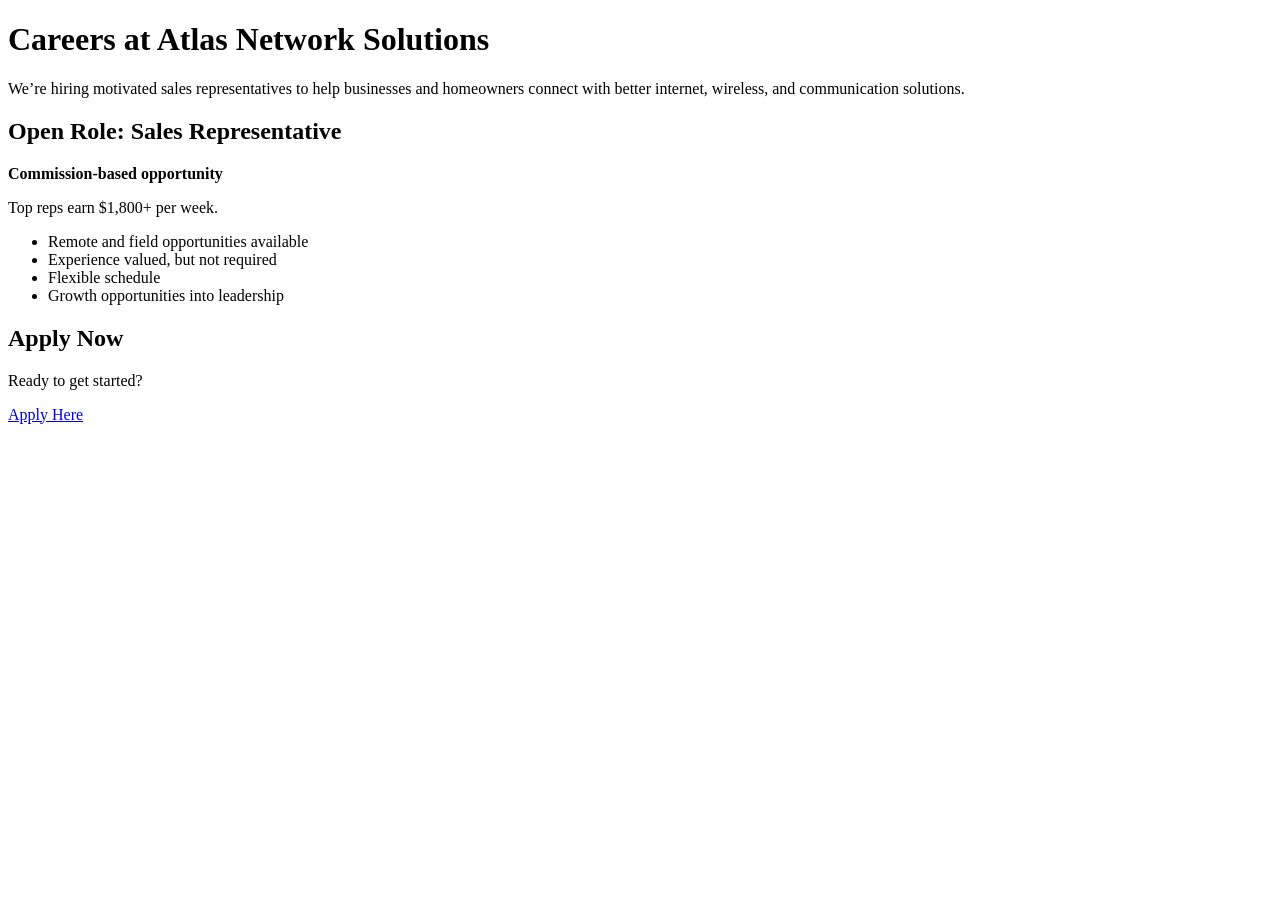
==== careers/index.html @ 986f2825 "Create careers page" ====
<!DOCTYPE html>
<html lang="en">
<head>
  <meta charset="UTF-8" />
  <meta name="viewport" content="width=device-width, initial-scale=1.0" />
  <title>Careers | Atlas Network Solutions</title>
</head>
<body>
  <h1>Careers at Atlas Network Solutions</h1>

  <p>We’re hiring motivated sales representatives to help businesses and homeowners connect with better internet, wireless, and communication solutions.</p>

  <h2>Open Role: Sales Representative</h2>

  <p><strong>Commission-based opportunity</strong></p>
  <p>Top reps earn $1,800+ per week.</p>

  <ul>
    <li>Remote and field opportunities available</li>
    <li>Experience valued, but not required</li>
    <li>Flexible schedule</li>
    <li>Growth opportunities into leadership</li>
  </ul>

  <h2>Apply Now</h2>

  <p>Ready to get started?</p>

  <a href="YOUR_APPLICATION_LINK_HERE">Apply Here</a>
</body>
</html>
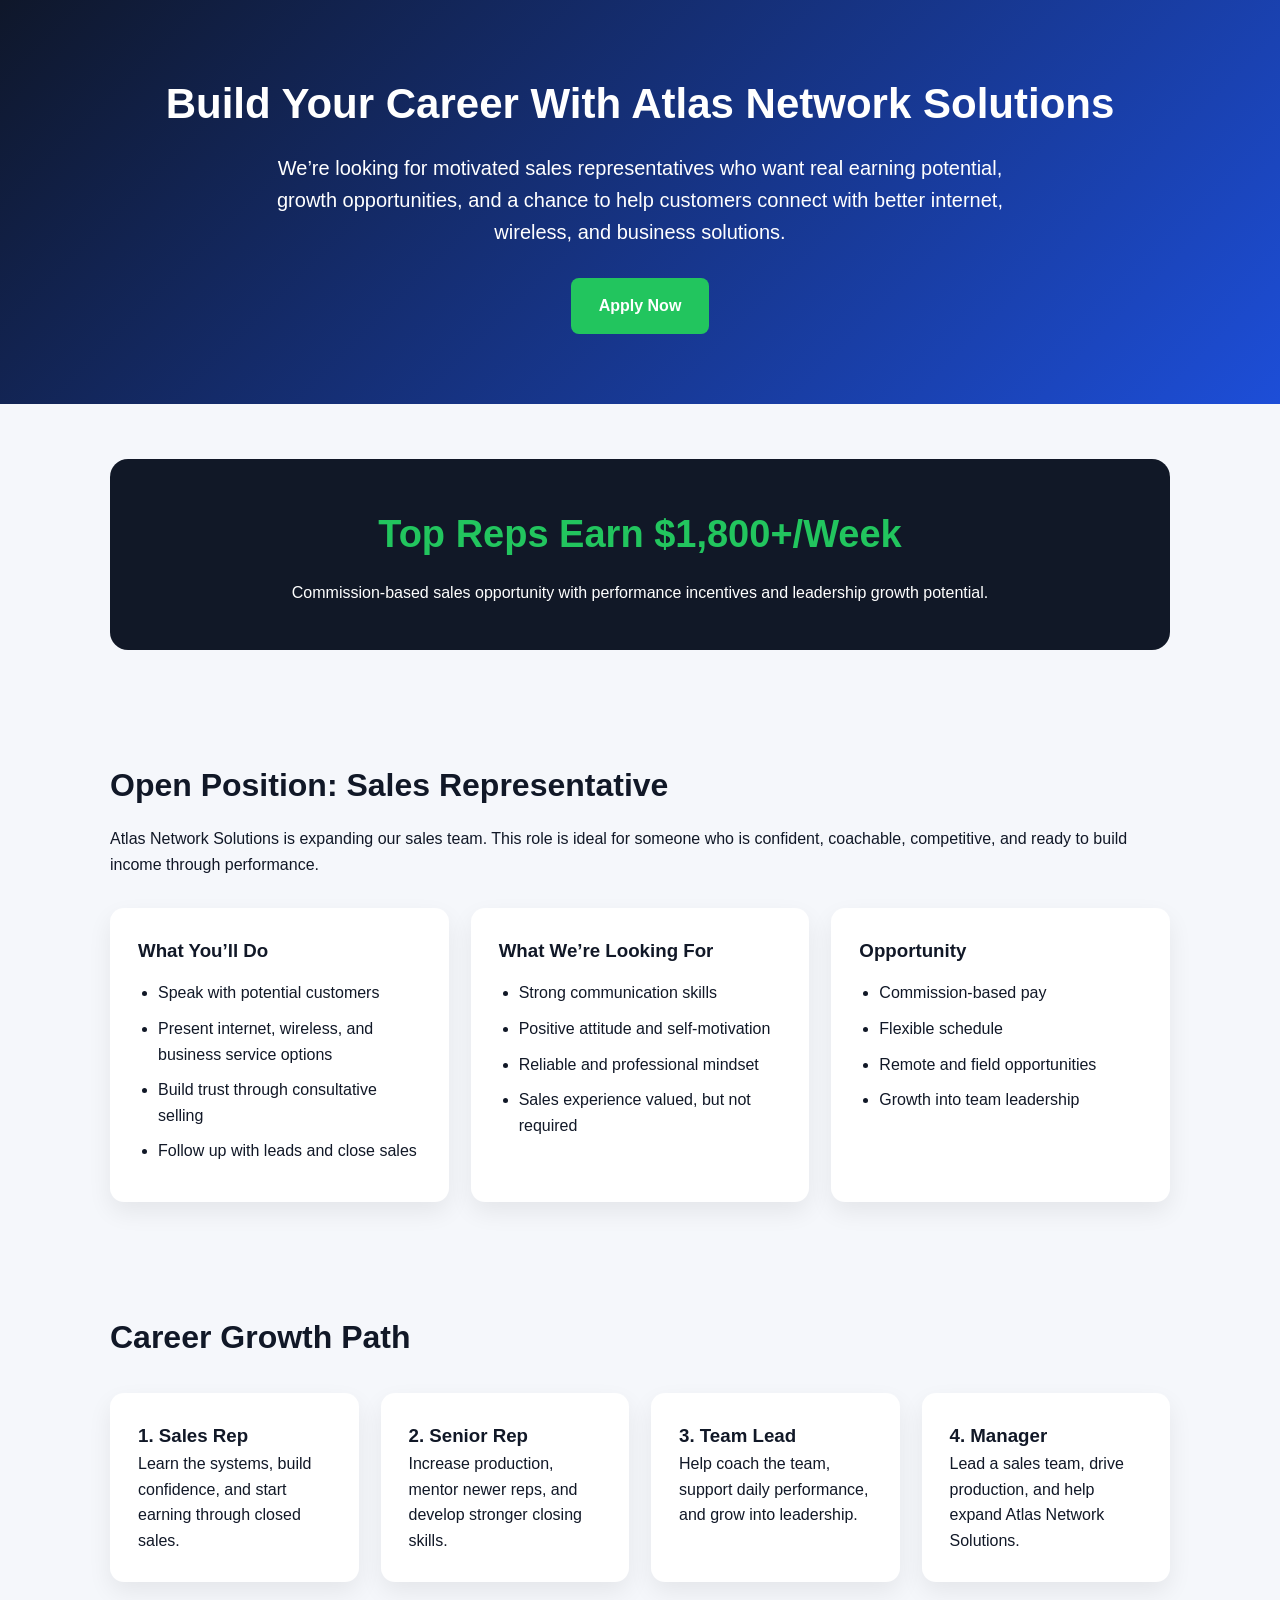
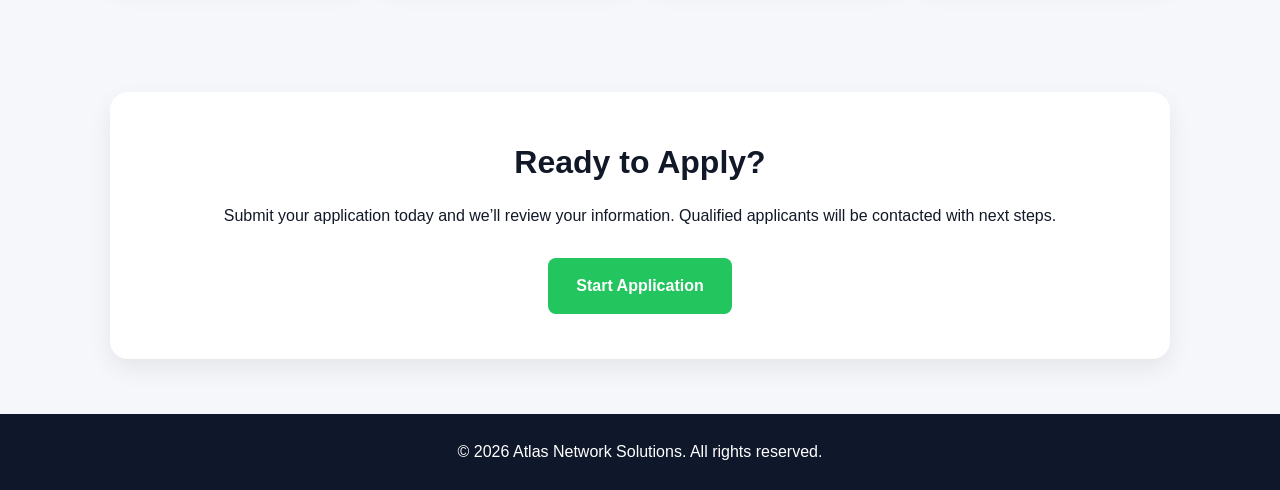
==== commit d325a5eb: "Update index.html" ====
--- a/careers/index.html
+++ b/careers/index.html
@@ -4,28 +4,189 @@
   <meta charset="UTF-8" />
   <meta name="viewport" content="width=device-width, initial-scale=1.0" />
   <title>Careers | Atlas Network Solutions</title>
+  <style>
+    * { box-sizing: border-box; margin: 0; padding: 0; }
+    body {
+      font-family: Arial, sans-serif;
+      background: #f5f7fb;
+      color: #111827;
+      line-height: 1.6;
+    }
+    header {
+      background: linear-gradient(135deg, #0f172a, #1d4ed8);
+      color: white;
+      padding: 70px 20px;
+      text-align: center;
+    }
+    header h1 {
+      font-size: 42px;
+      margin-bottom: 15px;
+    }
+    header p {
+      font-size: 20px;
+      max-width: 750px;
+      margin: auto;
+    }
+    .btn {
+      display: inline-block;
+      margin-top: 30px;
+      background: #22c55e;
+      color: white;
+      padding: 15px 28px;
+      border-radius: 8px;
+      text-decoration: none;
+      font-weight: bold;
+    }
+    section {
+      max-width: 1100px;
+      margin: auto;
+      padding: 55px 20px;
+    }
+    .card-grid {
+      display: grid;
+      grid-template-columns: repeat(auto-fit, minmax(240px, 1fr));
+      gap: 22px;
+      margin-top: 30px;
+    }
+    .card {
+      background: white;
+      padding: 28px;
+      border-radius: 14px;
+      box-shadow: 0 10px 25px rgba(0,0,0,.07);
+    }
+    .highlight {
+      background: #111827;
+      color: white;
+      text-align: center;
+      border-radius: 18px;
+      padding: 45px 25px;
+    }
+    .highlight h2 {
+      font-size: 38px;
+      color: #22c55e;
+    }
+    h2 {
+      font-size: 32px;
+      margin-bottom: 15px;
+    }
+    ul {
+      padding-left: 20px;
+      margin-top: 15px;
+    }
+    li {
+      margin-bottom: 10px;
+    }
+    .apply {
+      text-align: center;
+      background: white;
+      border-radius: 18px;
+      padding: 45px 25px;
+      box-shadow: 0 10px 25px rgba(0,0,0,.07);
+    }
+    footer {
+      text-align: center;
+      padding: 25px;
+      background: #0f172a;
+      color: white;
+    }
+  </style>
 </head>
+
 <body>
-  <h1>Careers at Atlas Network Solutions</h1>
 
-  <p>We’re hiring motivated sales representatives to help businesses and homeowners connect with better internet, wireless, and communication solutions.</p>
+<header>
+  <h1>Build Your Career With Atlas Network Solutions</h1>
+  <p>
+    We’re looking for motivated sales representatives who want real earning potential,
+    growth opportunities, and a chance to help customers connect with better internet,
+    wireless, and business solutions.
+  </p>
+  <a class="btn" href="YOUR_APPLICATION_LINK_HERE">Apply Now</a>
+</header>
 
-  <h2>Open Role: Sales Representative</h2>
+<section>
+  <div class="highlight">
+    <h2>Top Reps Earn $1,800+/Week</h2>
+    <p>Commission-based sales opportunity with performance incentives and leadership growth potential.</p>
+  </div>
+</section>
 
-  <p><strong>Commission-based opportunity</strong></p>
-  <p>Top reps earn $1,800+ per week.</p>
+<section>
+  <h2>Open Position: Sales Representative</h2>
+  <p>
+    Atlas Network Solutions is expanding our sales team. This role is ideal for someone
+    who is confident, coachable, competitive, and ready to build income through performance.
+  </p>
 
-  <ul>
-    <li>Remote and field opportunities available</li>
-    <li>Experience valued, but not required</li>
-    <li>Flexible schedule</li>
-    <li>Growth opportunities into leadership</li>
-  </ul>
+  <div class="card-grid">
+    <div class="card">
+      <h3>What You’ll Do</h3>
+      <ul>
+        <li>Speak with potential customers</li>
+        <li>Present internet, wireless, and business service options</li>
+        <li>Build trust through consultative selling</li>
+        <li>Follow up with leads and close sales</li>
+      </ul>
+    </div>
 
-  <h2>Apply Now</h2>
+    <div class="card">
+      <h3>What We’re Looking For</h3>
+      <ul>
+        <li>Strong communication skills</li>
+        <li>Positive attitude and self-motivation</li>
+        <li>Reliable and professional mindset</li>
+        <li>Sales experience valued, but not required</li>
+      </ul>
+    </div>
 
-  <p>Ready to get started?</p>
+    <div class="card">
+      <h3>Opportunity</h3>
+      <ul>
+        <li>Commission-based pay</li>
+        <li>Flexible schedule</li>
+        <li>Remote and field opportunities</li>
+        <li>Growth into team leadership</li>
+      </ul>
+    </div>
+  </div>
+</section>
 
-  <a href="YOUR_APPLICATION_LINK_HERE">Apply Here</a>
+<section>
+  <h2>Career Growth Path</h2>
+  <div class="card-grid">
+    <div class="card">
+      <h3>1. Sales Rep</h3>
+      <p>Learn the systems, build confidence, and start earning through closed sales.</p>
+    </div>
+    <div class="card">
+      <h3>2. Senior Rep</h3>
+      <p>Increase production, mentor newer reps, and develop stronger closing skills.</p>
+    </div>
+    <div class="card">
+      <h3>3. Team Lead</h3>
+      <p>Help coach the team, support daily performance, and grow into leadership.</p>
+    </div>
+    <div class="card">
+      <h3>4. Manager</h3>
+      <p>Lead a sales team, drive production, and help expand Atlas Network Solutions.</p>
+    </div>
+  </div>
+</section>
+
+<section>
+  <div class="apply">
+    <h2>Ready to Apply?</h2>
+    <p>
+      Submit your application today and we’ll review your information.
+      Qualified applicants will be contacted with next steps.
+    </p>
+    <a class="btn" href="YOUR_APPLICATION_LINK_HERE">Start Application</a>
+  </div>
+</section>
+
+<footer>
+  <p>© 2026 Atlas Network Solutions. All rights reserved.</p>
+</footer>
+
 </body>
 </html>
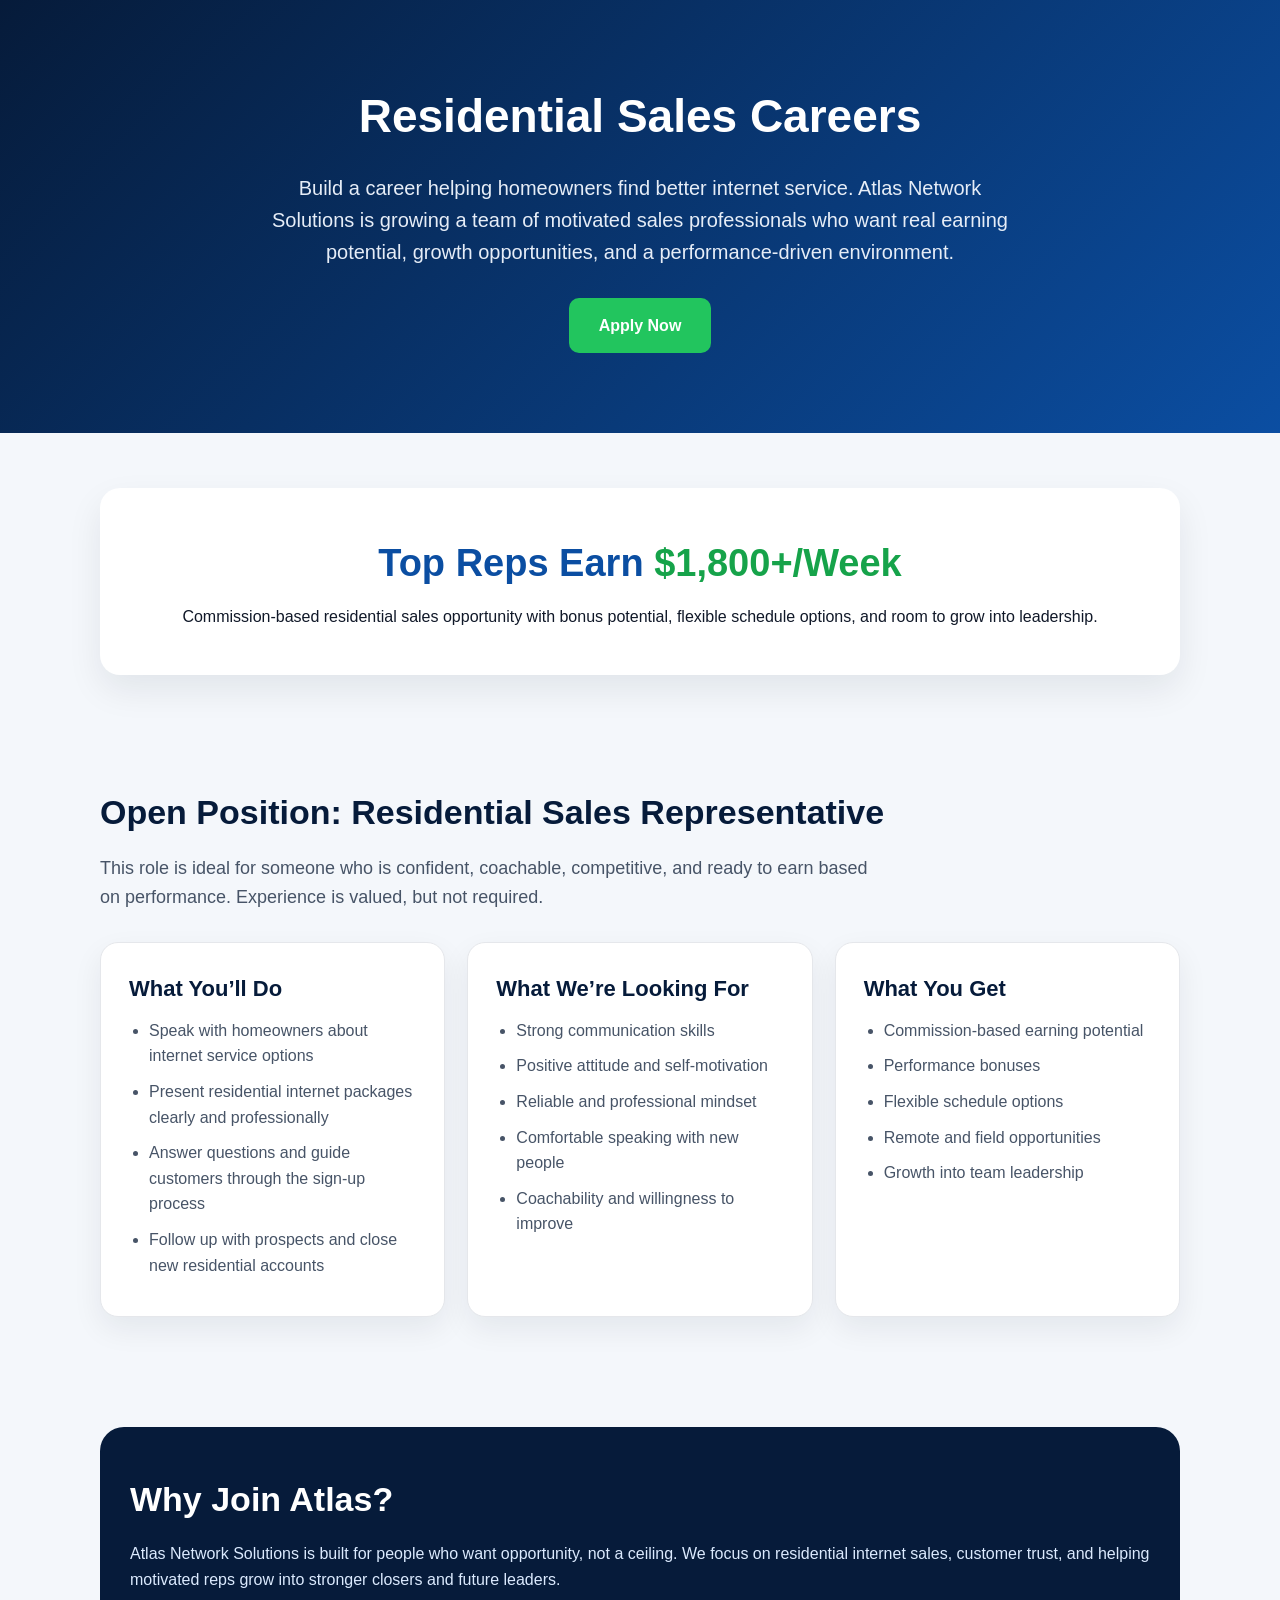
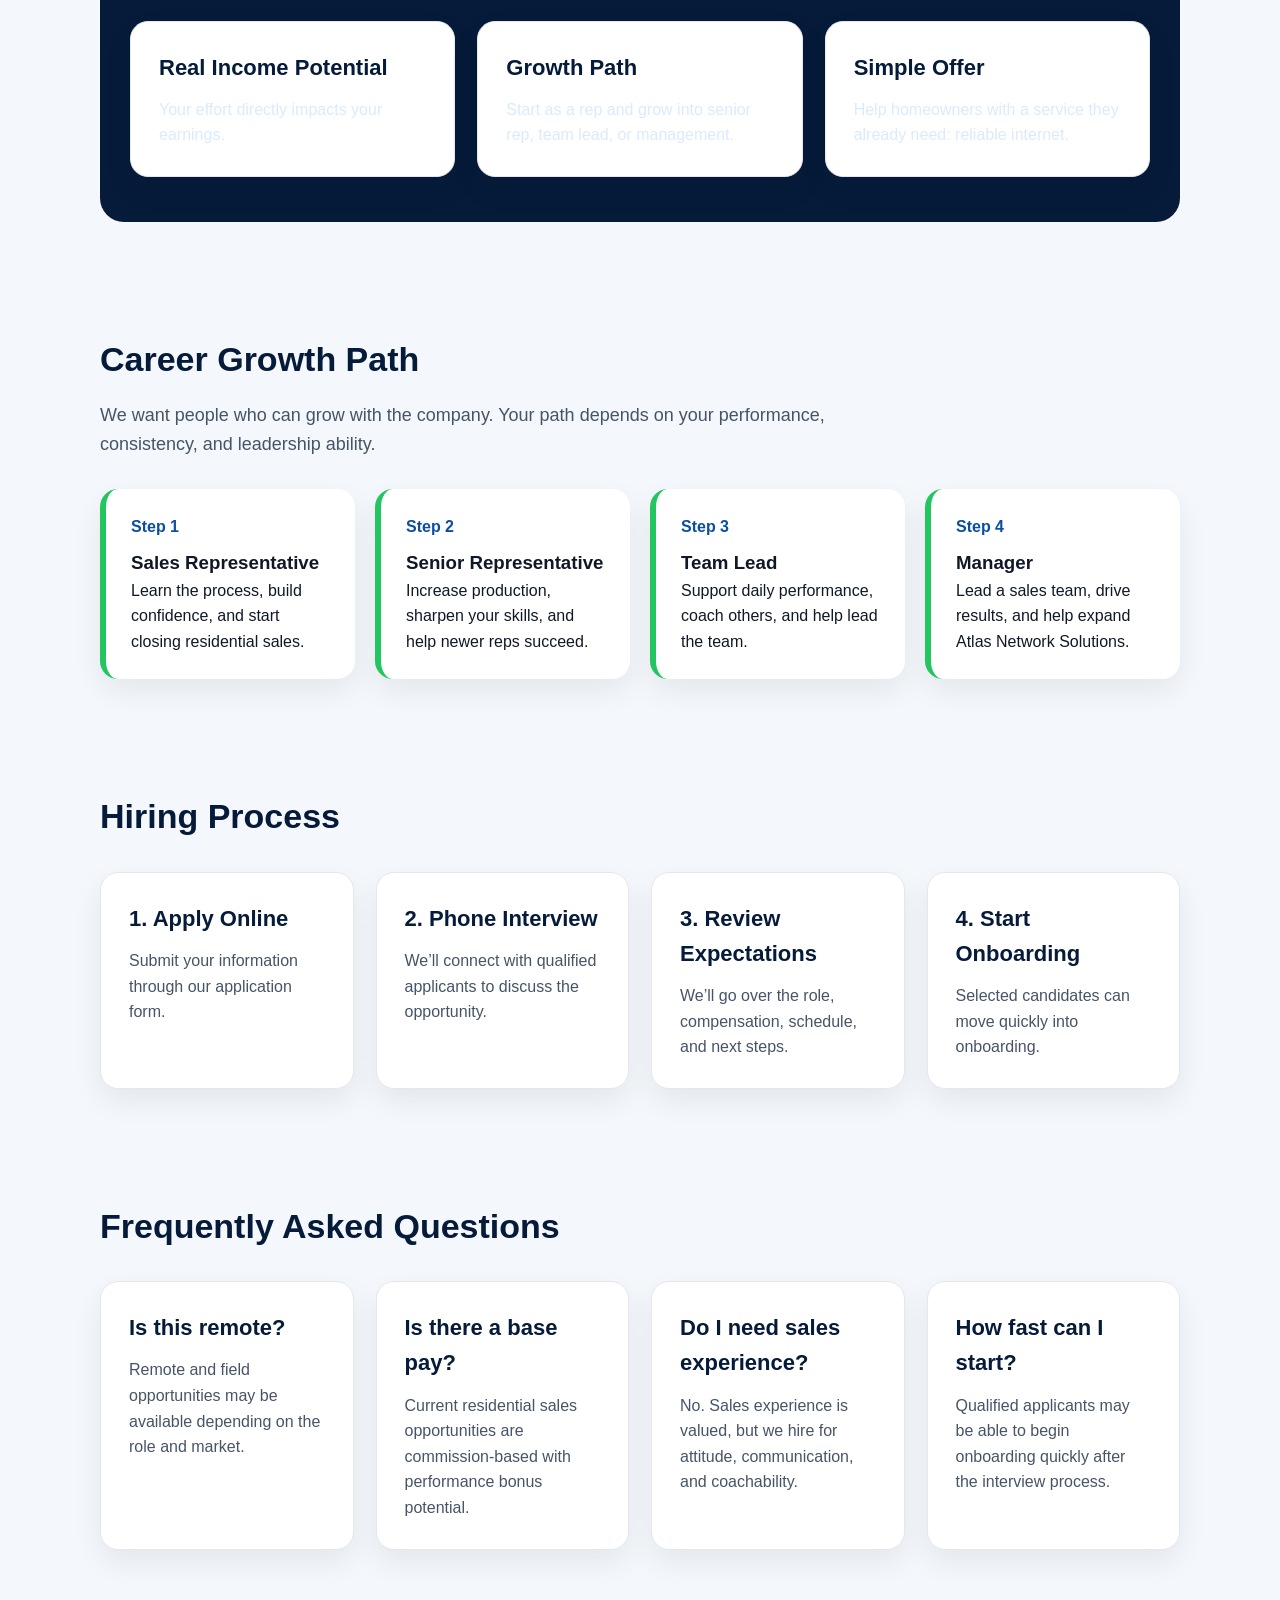
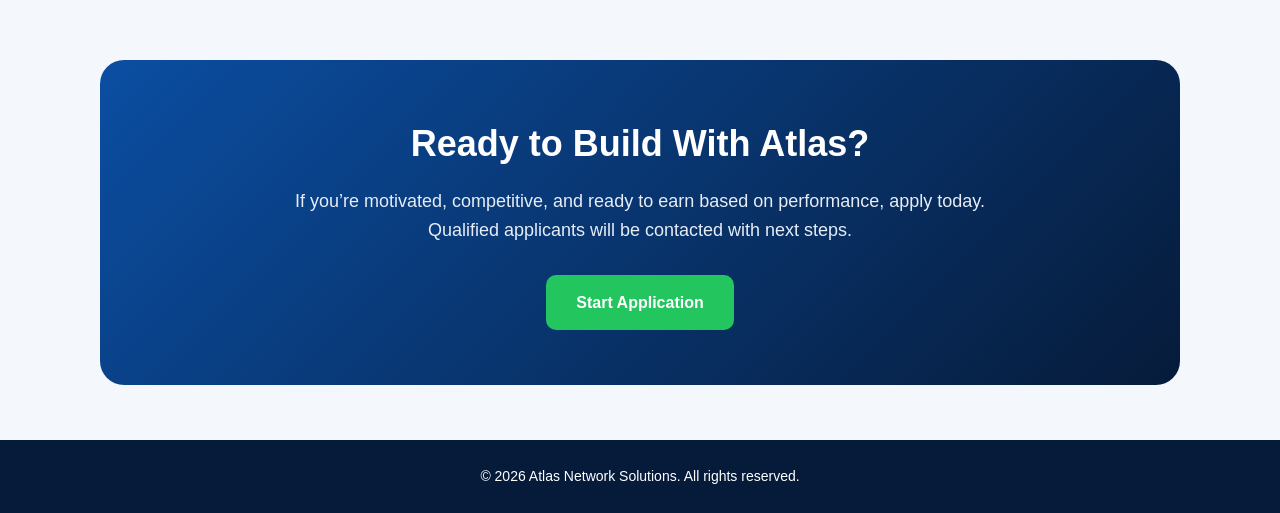
==== commit 8ca267fc: "careers page" ====
--- a/careers/index.html
+++ b/careers/index.html
@@ -5,188 +5,398 @@
   <meta name="viewport" content="width=device-width, initial-scale=1.0" />
   <title>Careers | Atlas Network Solutions</title>
   <style>
-    * { box-sizing: border-box; margin: 0; padding: 0; }
+    * {
+      box-sizing: border-box;
+      margin: 0;
+      padding: 0;
+    }
+
     body {
-      font-family: Arial, sans-serif;
-      background: #f5f7fb;
-      color: #111827;
+      font-family: Arial, Helvetica, sans-serif;
+      background: #f4f7fb;
+      color: #101828;
       line-height: 1.6;
     }
-    header {
-      background: linear-gradient(135deg, #0f172a, #1d4ed8);
-      color: white;
-      padding: 70px 20px;
+
+    a {
+      text-decoration: none;
+    }
+
+    .hero {
+      background: linear-gradient(135deg, #061b3a, #0b4ea2);
+      color: white;
+      padding: 80px 20px;
       text-align: center;
     }
-    header h1 {
-      font-size: 42px;
-      margin-bottom: 15px;
-    }
-    header p {
+
+    .hero h1 {
+      font-size: 46px;
+      margin-bottom: 18px;
+    }
+
+    .hero p {
+      max-width: 760px;
+      margin: 0 auto;
       font-size: 20px;
-      max-width: 750px;
-      margin: auto;
-    }
+      color: #e6edf7;
+    }
+
     .btn {
       display: inline-block;
       margin-top: 30px;
       background: #22c55e;
       color: white;
-      padding: 15px 28px;
-      border-radius: 8px;
-      text-decoration: none;
-      font-weight: bold;
-    }
+      padding: 15px 30px;
+      border-radius: 10px;
+      font-weight: 700;
+    }
+
     section {
-      max-width: 1100px;
+      max-width: 1120px;
       margin: auto;
       padding: 55px 20px;
     }
-    .card-grid {
+
+    .income-card {
+      background: #ffffff;
+      border-radius: 20px;
+      padding: 45px 25px;
+      text-align: center;
+      box-shadow: 0 15px 35px rgba(15, 23, 42, 0.08);
+    }
+
+    .income-card h2 {
+      font-size: 38px;
+      color: #0b4ea2;
+      margin-bottom: 10px;
+    }
+
+    .income-card strong {
+      color: #16a34a;
+    }
+
+    h2 {
+      font-size: 34px;
+      margin-bottom: 15px;
+      color: #061b3a;
+    }
+
+    .section-intro {
+      max-width: 780px;
+      margin-bottom: 30px;
+      color: #475467;
+      font-size: 18px;
+    }
+
+    .grid {
       display: grid;
       grid-template-columns: repeat(auto-fit, minmax(240px, 1fr));
       gap: 22px;
-      margin-top: 30px;
-    }
+      margin-top: 28px;
+    }
+
     .card {
       background: white;
+      border-radius: 18px;
       padding: 28px;
-      border-radius: 14px;
-      box-shadow: 0 10px 25px rgba(0,0,0,.07);
-    }
-    .highlight {
-      background: #111827;
-      color: white;
-      text-align: center;
-      border-radius: 18px;
-      padding: 45px 25px;
-    }
-    .highlight h2 {
-      font-size: 38px;
-      color: #22c55e;
-    }
-    h2 {
-      font-size: 32px;
-      margin-bottom: 15px;
-    }
+      box-shadow: 0 12px 30px rgba(15, 23, 42, 0.07);
+      border: 1px solid #e5e7eb;
+    }
+
+    .card h3 {
+      margin-bottom: 12px;
+      color: #061b3a;
+      font-size: 22px;
+    }
+
+    .card p,
+    .card li {
+      color: #475467;
+    }
+
     ul {
       padding-left: 20px;
-      margin-top: 15px;
-    }
+      margin-top: 12px;
+    }
+
     li {
       margin-bottom: 10px;
     }
-    .apply {
-      text-align: center;
+
+    .dark-section {
+      background: #061b3a;
+      color: white;
+      border-radius: 24px;
+      padding: 45px 30px;
+    }
+
+    .dark-section h2 {
+      color: white;
+    }
+
+    .dark-section p,
+    .dark-section li {
+      color: #dbeafe;
+    }
+
+    .timeline {
+      display: grid;
+      grid-template-columns: repeat(auto-fit, minmax(220px, 1fr));
+      gap: 20px;
+      margin-top: 28px;
+    }
+
+    .step {
       background: white;
       border-radius: 18px;
-      padding: 45px 25px;
-      box-shadow: 0 10px 25px rgba(0,0,0,.07);
-    }
+      padding: 25px;
+      border-left: 6px solid #22c55e;
+      box-shadow: 0 12px 30px rgba(15, 23, 42, 0.07);
+    }
+
+    .step span {
+      display: inline-block;
+      font-weight: 700;
+      color: #0b4ea2;
+      margin-bottom: 8px;
+    }
+
+    .apply {
+      background: linear-gradient(135deg, #0b4ea2, #061b3a);
+      color: white;
+      text-align: center;
+      border-radius: 24px;
+      padding: 55px 25px;
+    }
+
+    .apply h2 {
+      color: white;
+      font-size: 36px;
+    }
+
+    .apply p {
+      max-width: 720px;
+      margin: auto;
+      color: #e6edf7;
+      font-size: 18px;
+    }
+
     footer {
+      background: #061b3a;
+      color: white;
       text-align: center;
-      padding: 25px;
-      background: #0f172a;
-      color: white;
+      padding: 25px 20px;
+      font-size: 14px;
+    }
+
+    @media (max-width: 700px) {
+      .hero h1 {
+        font-size: 36px;
+      }
+
+      .hero p {
+        font-size: 18px;
+      }
+
+      h2 {
+        font-size: 28px;
+      }
     }
   </style>
 </head>
 
 <body>
 
-<header>
-  <h1>Build Your Career With Atlas Network Solutions</h1>
-  <p>
-    We’re looking for motivated sales representatives who want real earning potential,
-    growth opportunities, and a chance to help customers connect with better internet,
-    wireless, and business solutions.
-  </p>
-  <a class="btn" href="YOUR_APPLICATION_LINK_HERE">Apply Now</a>
-</header>
-
-<section>
-  <div class="highlight">
-    <h2>Top Reps Earn $1,800+/Week</h2>
-    <p>Commission-based sales opportunity with performance incentives and leadership growth potential.</p>
+  <div class="hero">
+    <h1>Residential Sales Careers</h1>
+    <p>
+      Build a career helping homeowners find better internet service. Atlas Network Solutions
+      is growing a team of motivated sales professionals who want real earning potential,
+      growth opportunities, and a performance-driven environment.
+    </p>
+    <a class="btn" href="YOUR_APPLICATION_LINK_HERE">Apply Now</a>
   </div>
-</section>
-
-<section>
-  <h2>Open Position: Sales Representative</h2>
-  <p>
-    Atlas Network Solutions is expanding our sales team. This role is ideal for someone
-    who is confident, coachable, competitive, and ready to build income through performance.
-  </p>
-
-  <div class="card-grid">
-    <div class="card">
-      <h3>What You’ll Do</h3>
-      <ul>
-        <li>Speak with potential customers</li>
-        <li>Present internet, wireless, and business service options</li>
-        <li>Build trust through consultative selling</li>
-        <li>Follow up with leads and close sales</li>
-      </ul>
-    </div>
-
-    <div class="card">
-      <h3>What We’re Looking For</h3>
-      <ul>
-        <li>Strong communication skills</li>
-        <li>Positive attitude and self-motivation</li>
-        <li>Reliable and professional mindset</li>
-        <li>Sales experience valued, but not required</li>
-      </ul>
-    </div>
-
-    <div class="card">
-      <h3>Opportunity</h3>
-      <ul>
-        <li>Commission-based pay</li>
-        <li>Flexible schedule</li>
-        <li>Remote and field opportunities</li>
-        <li>Growth into team leadership</li>
-      </ul>
-    </div>
-  </div>
-</section>
-
-<section>
-  <h2>Career Growth Path</h2>
-  <div class="card-grid">
-    <div class="card">
-      <h3>1. Sales Rep</h3>
-      <p>Learn the systems, build confidence, and start earning through closed sales.</p>
-    </div>
-    <div class="card">
-      <h3>2. Senior Rep</h3>
-      <p>Increase production, mentor newer reps, and develop stronger closing skills.</p>
-    </div>
-    <div class="card">
-      <h3>3. Team Lead</h3>
-      <p>Help coach the team, support daily performance, and grow into leadership.</p>
-    </div>
-    <div class="card">
-      <h3>4. Manager</h3>
-      <p>Lead a sales team, drive production, and help expand Atlas Network Solutions.</p>
-    </div>
-  </div>
-</section>
-
-<section>
-  <div class="apply">
-    <h2>Ready to Apply?</h2>
-    <p>
-      Submit your application today and we’ll review your information.
-      Qualified applicants will be contacted with next steps.
+
+  <section>
+    <div class="income-card">
+      <h2>Top Reps Earn <strong>$1,800+/Week</strong></h2>
+      <p>
+        Commission-based residential sales opportunity with bonus potential,
+        flexible schedule options, and room to grow into leadership.
+      </p>
+    </div>
+  </section>
+
+  <section>
+    <h2>Open Position: Residential Sales Representative</h2>
+    <p class="section-intro">
+      This role is ideal for someone who is confident, coachable, competitive,
+      and ready to earn based on performance. Experience is valued, but not required.
     </p>
-    <a class="btn" href="YOUR_APPLICATION_LINK_HERE">Start Application</a>
-  </div>
-</section>
-
-<footer>
-  <p>© 2026 Atlas Network Solutions. All rights reserved.</p>
-</footer>
+
+    <div class="grid">
+      <div class="card">
+        <h3>What You’ll Do</h3>
+        <ul>
+          <li>Speak with homeowners about internet service options</li>
+          <li>Present residential internet packages clearly and professionally</li>
+          <li>Answer questions and guide customers through the sign-up process</li>
+          <li>Follow up with prospects and close new residential accounts</li>
+        </ul>
+      </div>
+
+      <div class="card">
+        <h3>What We’re Looking For</h3>
+        <ul>
+          <li>Strong communication skills</li>
+          <li>Positive attitude and self-motivation</li>
+          <li>Reliable and professional mindset</li>
+          <li>Comfortable speaking with new people</li>
+          <li>Coachability and willingness to improve</li>
+        </ul>
+      </div>
+
+      <div class="card">
+        <h3>What You Get</h3>
+        <ul>
+          <li>Commission-based earning potential</li>
+          <li>Performance bonuses</li>
+          <li>Flexible schedule options</li>
+          <li>Remote and field opportunities</li>
+          <li>Growth into team leadership</li>
+        </ul>
+      </div>
+    </div>
+  </section>
+
+  <section>
+    <div class="dark-section">
+      <h2>Why Join Atlas?</h2>
+      <p>
+        Atlas Network Solutions is built for people who want opportunity, not a ceiling.
+        We focus on residential internet sales, customer trust, and helping motivated reps
+        grow into stronger closers and future leaders.
+      </p>
+
+      <div class="grid">
+        <div class="card">
+          <h3>Real Income Potential</h3>
+          <p>Your effort directly impacts your earnings.</p>
+        </div>
+
+        <div class="card">
+          <h3>Growth Path</h3>
+          <p>Start as a rep and grow into senior rep, team lead, or management.</p>
+        </div>
+
+        <div class="card">
+          <h3>Simple Offer</h3>
+          <p>Help homeowners with a service they already need: reliable internet.</p>
+        </div>
+      </div>
+    </div>
+  </section>
+
+  <section>
+    <h2>Career Growth Path</h2>
+    <p class="section-intro">
+      We want people who can grow with the company. Your path depends on your performance,
+      consistency, and leadership ability.
+    </p>
+
+    <div class="timeline">
+      <div class="step">
+        <span>Step 1</span>
+        <h3>Sales Representative</h3>
+        <p>Learn the process, build confidence, and start closing residential sales.</p>
+      </div>
+
+      <div class="step">
+        <span>Step 2</span>
+        <h3>Senior Representative</h3>
+        <p>Increase production, sharpen your skills, and help newer reps succeed.</p>
+      </div>
+
+      <div class="step">
+        <span>Step 3</span>
+        <h3>Team Lead</h3>
+        <p>Support daily performance, coach others, and help lead the team.</p>
+      </div>
+
+      <div class="step">
+        <span>Step 4</span>
+        <h3>Manager</h3>
+        <p>Lead a sales team, drive results, and help expand Atlas Network Solutions.</p>
+      </div>
+    </div>
+  </section>
+
+  <section>
+    <h2>Hiring Process</h2>
+
+    <div class="grid">
+      <div class="card">
+        <h3>1. Apply Online</h3>
+        <p>Submit your information through our application form.</p>
+      </div>
+
+      <div class="card">
+        <h3>2. Phone Interview</h3>
+        <p>We’ll connect with qualified applicants to discuss the opportunity.</p>
+      </div>
+
+      <div class="card">
+        <h3>3. Review Expectations</h3>
+        <p>We’ll go over the role, compensation, schedule, and next steps.</p>
+      </div>
+
+      <div class="card">
+        <h3>4. Start Onboarding</h3>
+        <p>Selected candidates can move quickly into onboarding.</p>
+      </div>
+    </div>
+  </section>
+
+  <section>
+    <h2>Frequently Asked Questions</h2>
+
+    <div class="grid">
+      <div class="card">
+        <h3>Is this remote?</h3>
+        <p>Remote and field opportunities may be available depending on the role and market.</p>
+      </div>
+
+      <div class="card">
+        <h3>Is there a base pay?</h3>
+        <p>Current residential sales opportunities are commission-based with performance bonus potential.</p>
+      </div>
+
+      <div class="card">
+        <h3>Do I need sales experience?</h3>
+        <p>No. Sales experience is valued, but we hire for attitude, communication, and coachability.</p>
+      </div>
+
+      <div class="card">
+        <h3>How fast can I start?</h3>
+        <p>Qualified applicants may be able to begin onboarding quickly after the interview process.</p>
+      </div>
+    </div>
+  </section>
+
+  <section>
+    <div class="apply">
+      <h2>Ready to Build With Atlas?</h2>
+      <p>
+        If you’re motivated, competitive, and ready to earn based on performance,
+        apply today. Qualified applicants will be contacted with next steps.
+      </p>
+      <a class="btn" href="YOUR_APPLICATION_LINK_HERE">Start Application</a>
+    </div>
+  </section>
+
+  <footer>
+    <p>© 2026 Atlas Network Solutions. All rights reserved.</p>
+  </footer>
 
 </body>
 </html>
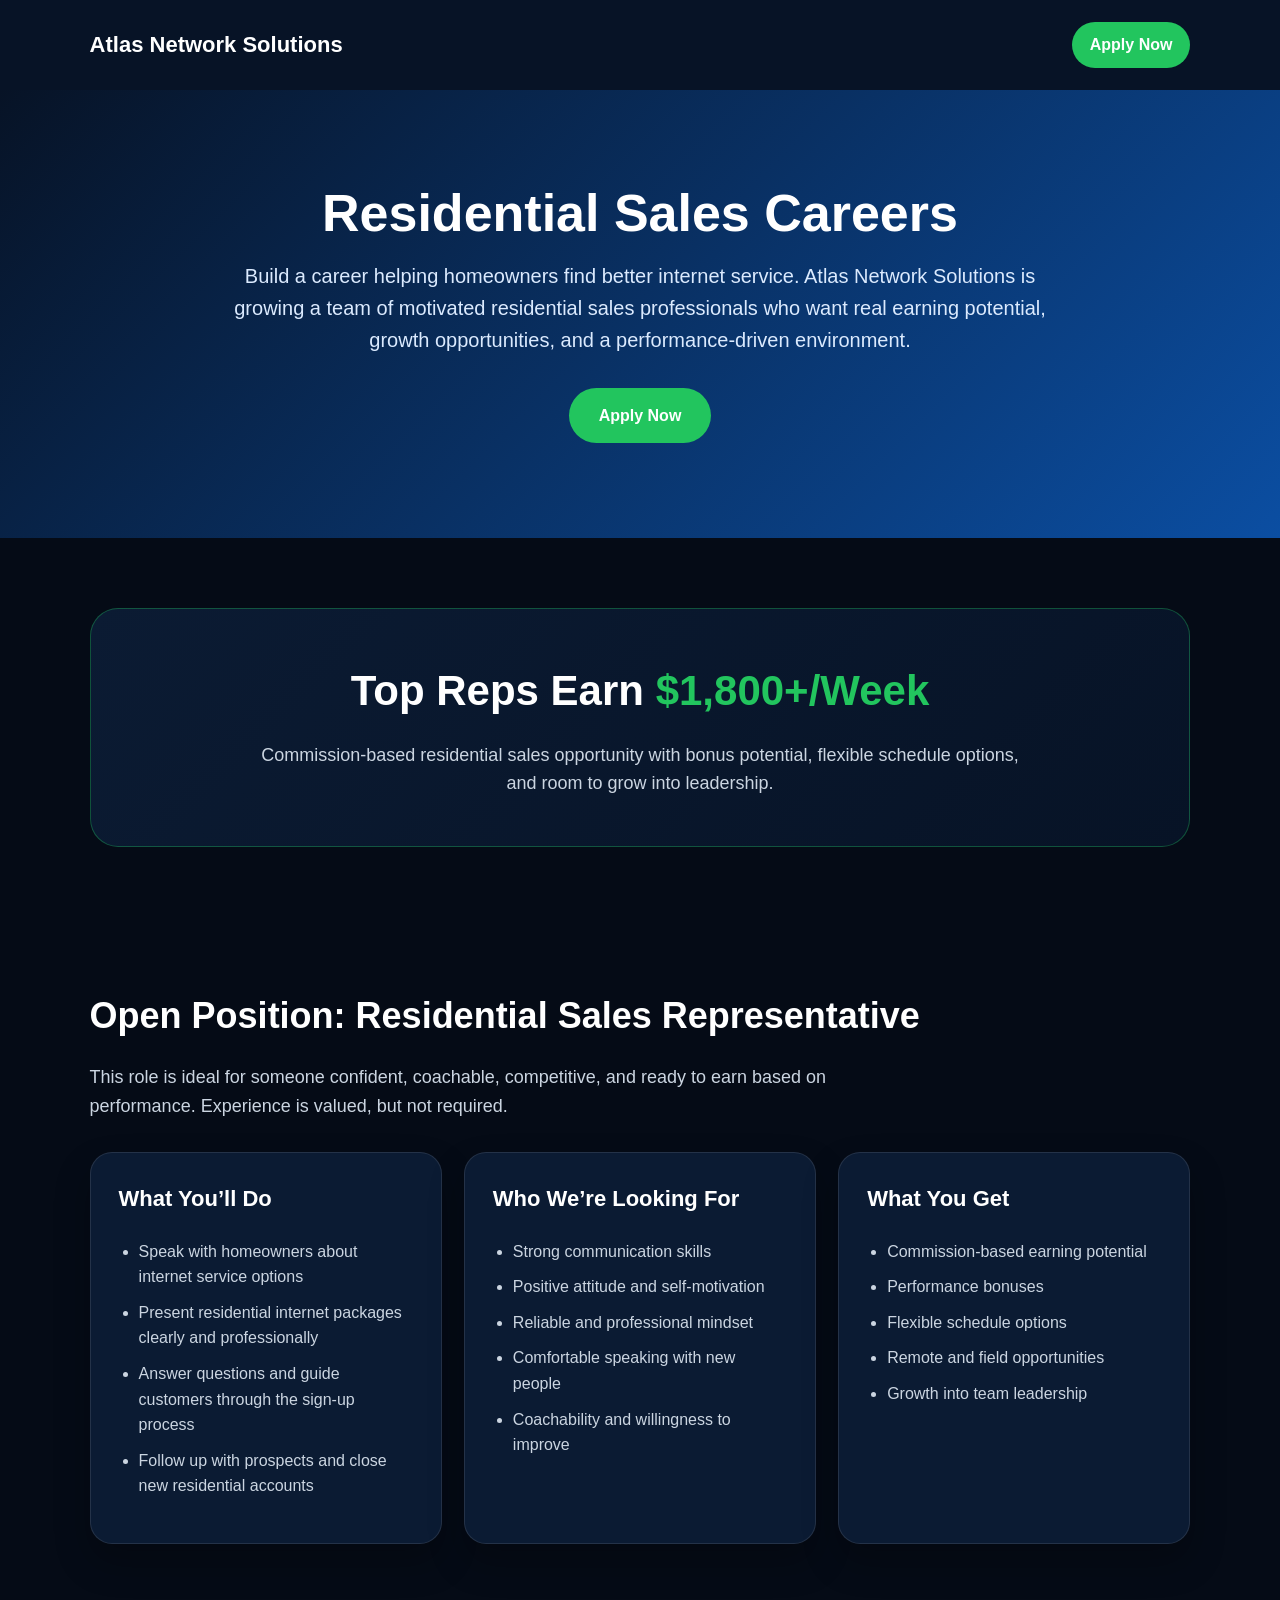
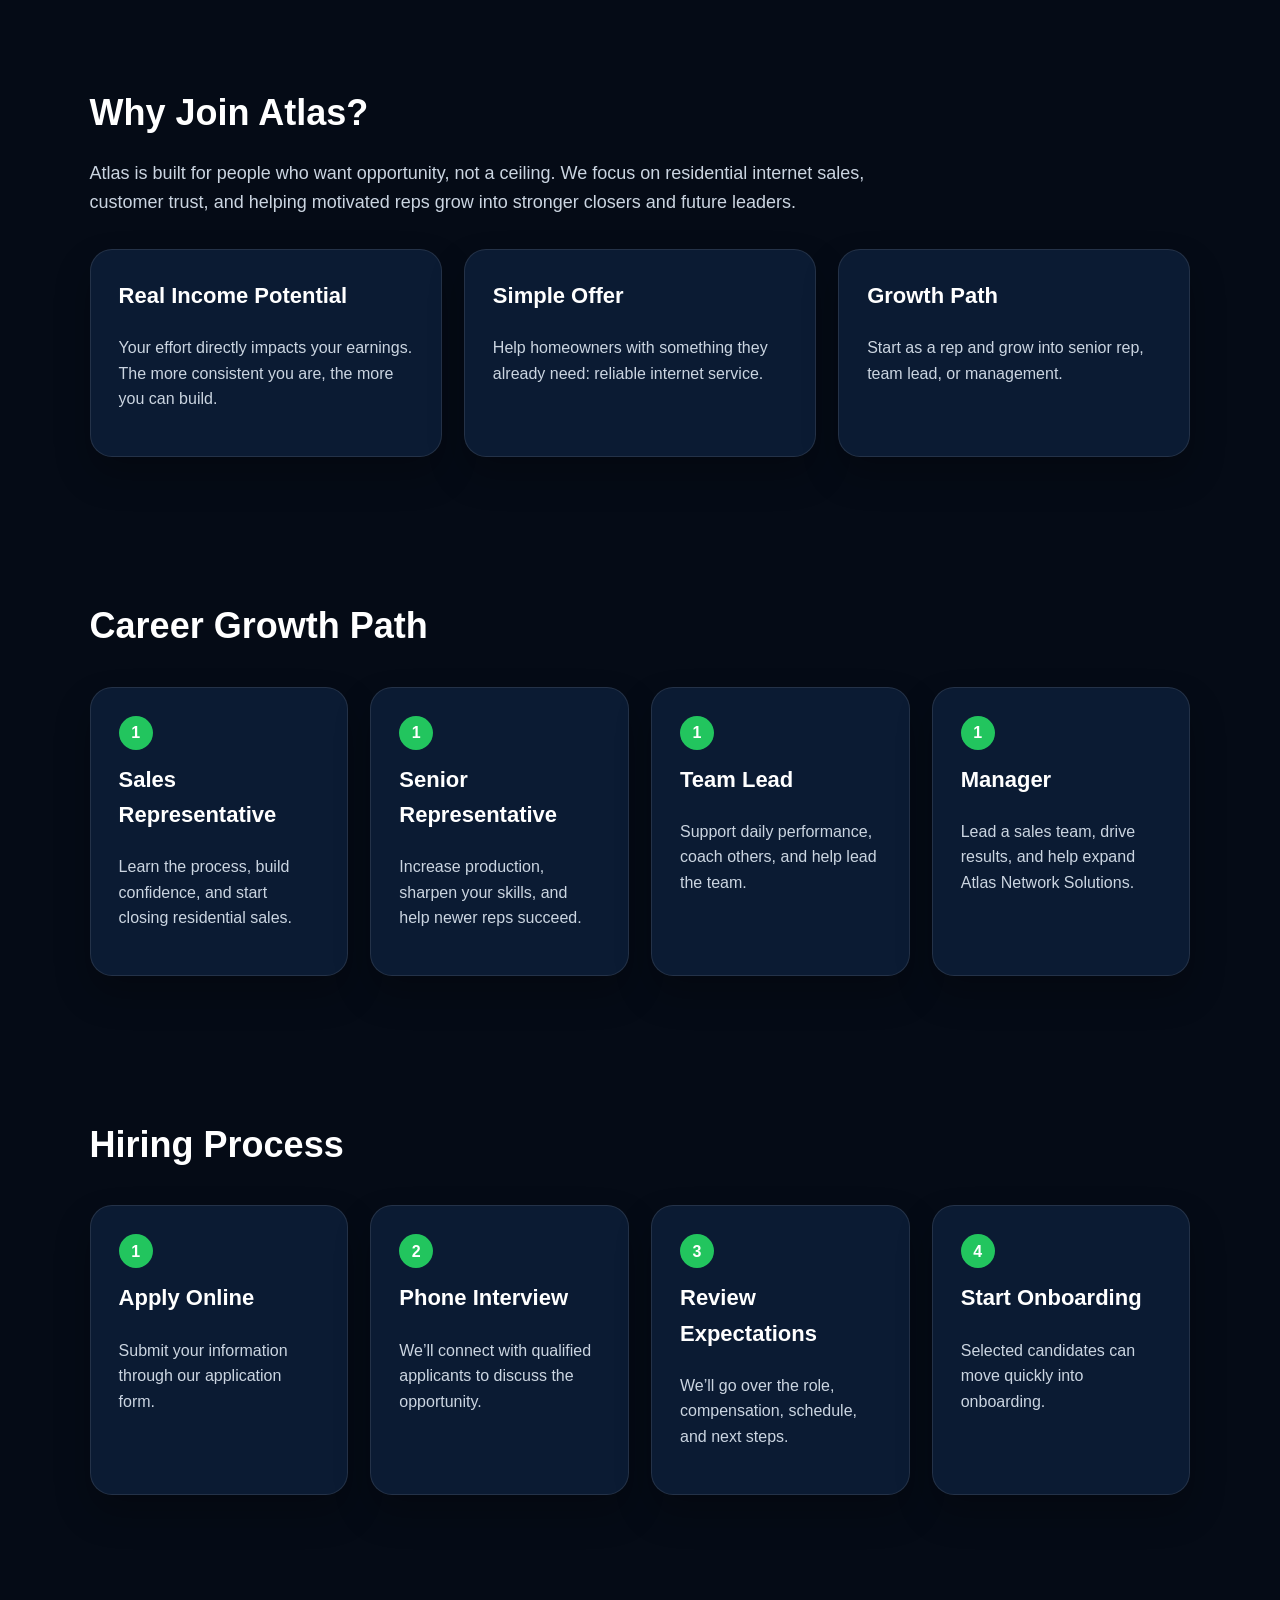
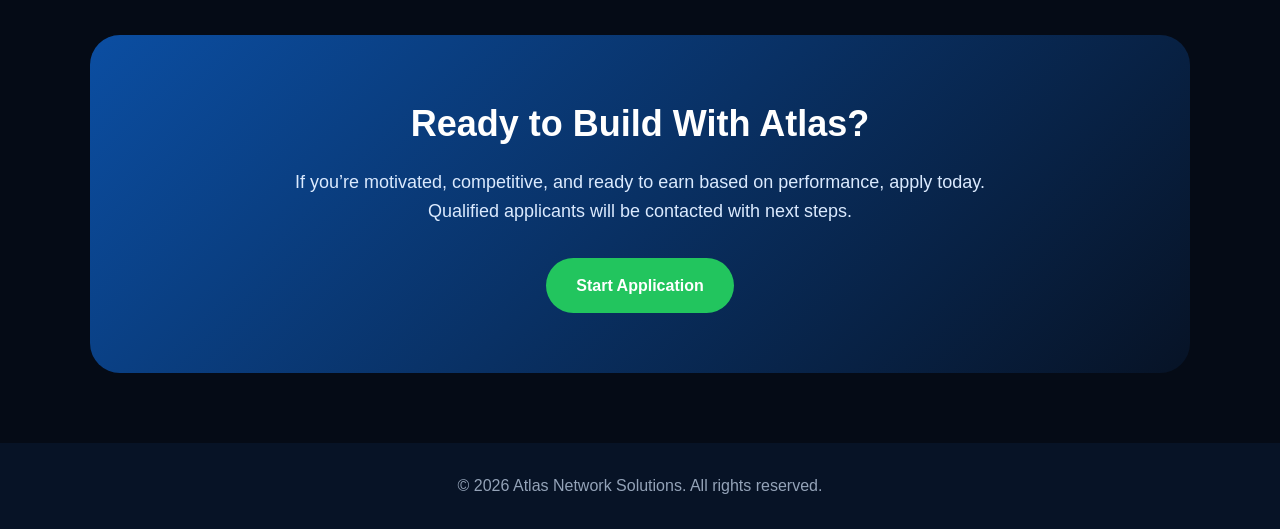
==== commit 65ecdf80: "Update careers page with Atlas branding" ====
--- a/careers/index.html
+++ b/careers/index.html
@@ -5,233 +5,67 @@
   <meta name="viewport" content="width=device-width, initial-scale=1.0" />
   <title>Careers | Atlas Network Solutions</title>
   <style>
-    * {
-      box-sizing: border-box;
-      margin: 0;
-      padding: 0;
-    }
-
-    body {
-      font-family: Arial, Helvetica, sans-serif;
-      background: #f4f7fb;
-      color: #101828;
-      line-height: 1.6;
-    }
-
-    a {
-      text-decoration: none;
-    }
-
-    .hero {
-      background: linear-gradient(135deg, #061b3a, #0b4ea2);
-      color: white;
-      padding: 80px 20px;
-      text-align: center;
-    }
-
-    .hero h1 {
-      font-size: 46px;
-      margin-bottom: 18px;
-    }
-
-    .hero p {
-      max-width: 760px;
-      margin: 0 auto;
-      font-size: 20px;
-      color: #e6edf7;
-    }
-
-    .btn {
-      display: inline-block;
-      margin-top: 30px;
-      background: #22c55e;
-      color: white;
-      padding: 15px 30px;
-      border-radius: 10px;
-      font-weight: 700;
-    }
-
-    section {
-      max-width: 1120px;
-      margin: auto;
-      padding: 55px 20px;
-    }
-
-    .income-card {
-      background: #ffffff;
-      border-radius: 20px;
-      padding: 45px 25px;
-      text-align: center;
-      box-shadow: 0 15px 35px rgba(15, 23, 42, 0.08);
-    }
-
-    .income-card h2 {
-      font-size: 38px;
-      color: #0b4ea2;
-      margin-bottom: 10px;
-    }
-
-    .income-card strong {
-      color: #16a34a;
-    }
-
-    h2 {
-      font-size: 34px;
-      margin-bottom: 15px;
-      color: #061b3a;
-    }
-
-    .section-intro {
-      max-width: 780px;
-      margin-bottom: 30px;
-      color: #475467;
-      font-size: 18px;
-    }
-
-    .grid {
-      display: grid;
-      grid-template-columns: repeat(auto-fit, minmax(240px, 1fr));
-      gap: 22px;
-      margin-top: 28px;
-    }
-
-    .card {
-      background: white;
-      border-radius: 18px;
-      padding: 28px;
-      box-shadow: 0 12px 30px rgba(15, 23, 42, 0.07);
-      border: 1px solid #e5e7eb;
-    }
-
-    .card h3 {
-      margin-bottom: 12px;
-      color: #061b3a;
-      font-size: 22px;
-    }
-
-    .card p,
-    .card li {
-      color: #475467;
-    }
-
-    ul {
-      padding-left: 20px;
-      margin-top: 12px;
-    }
-
-    li {
-      margin-bottom: 10px;
-    }
-
-    .dark-section {
-      background: #061b3a;
-      color: white;
-      border-radius: 24px;
-      padding: 45px 30px;
-    }
-
-    .dark-section h2 {
-      color: white;
-    }
-
-    .dark-section p,
-    .dark-section li {
-      color: #dbeafe;
-    }
-
-    .timeline {
-      display: grid;
-      grid-template-columns: repeat(auto-fit, minmax(220px, 1fr));
-      gap: 20px;
-      margin-top: 28px;
-    }
-
-    .step {
-      background: white;
-      border-radius: 18px;
-      padding: 25px;
-      border-left: 6px solid #22c55e;
-      box-shadow: 0 12px 30px rgba(15, 23, 42, 0.07);
-    }
-
-    .step span {
-      display: inline-block;
-      font-weight: 700;
-      color: #0b4ea2;
-      margin-bottom: 8px;
-    }
-
-    .apply {
-      background: linear-gradient(135deg, #0b4ea2, #061b3a);
-      color: white;
-      text-align: center;
-      border-radius: 24px;
-      padding: 55px 25px;
-    }
-
-    .apply h2 {
-      color: white;
-      font-size: 36px;
-    }
-
-    .apply p {
-      max-width: 720px;
-      margin: auto;
-      color: #e6edf7;
-      font-size: 18px;
-    }
-
-    footer {
-      background: #061b3a;
-      color: white;
-      text-align: center;
-      padding: 25px 20px;
-      font-size: 14px;
-    }
-
-    @media (max-width: 700px) {
-      .hero h1 {
-        font-size: 36px;
-      }
-
-      .hero p {
-        font-size: 18px;
-      }
-
-      h2 {
-        font-size: 28px;
-      }
-    }
+    body { margin:0; font-family: Arial, Helvetica, sans-serif; background:#050b16; color:#fff; line-height:1.6; }
+    a { text-decoration:none; color:inherit; }
+    .nav { display:flex; justify-content:space-between; align-items:center; padding:22px 7%; background:#071326; position:sticky; top:0; z-index:10; }
+    .logo { font-size:22px; font-weight:800; color:#fff; }
+    .nav a.btn-small { background:#22c55e; padding:10px 18px; border-radius:999px; font-weight:700; }
+    .hero { padding:95px 7%; background:linear-gradient(135deg,#071326,#0b4ea2); text-align:center; }
+    .hero h1 { font-size:52px; line-height:1.1; margin:0 0 18px; }
+    .hero p { max-width:820px; margin:0 auto; font-size:20px; color:#dbeafe; }
+    .btn { display:inline-block; margin-top:32px; background:#22c55e; color:#fff; padding:15px 30px; border-radius:999px; font-weight:800; }
+    section { padding:70px 7%; max-width:1200px; margin:auto; }
+    h2 { font-size:36px; margin:0 0 16px; }
+    .intro { color:#cbd5e1; max-width:780px; font-size:18px; }
+    .grid { display:grid; grid-template-columns:repeat(auto-fit,minmax(250px,1fr)); gap:22px; margin-top:32px; }
+    .card { background:#0b1b33; border:1px solid rgba(255,255,255,.1); border-radius:22px; padding:28px; box-shadow:0 18px 35px rgba(0,0,0,.25); }
+    .card h3 { margin-top:0; font-size:22px; color:#fff; }
+    .card p, .card li { color:#cbd5e1; }
+    ul { padding-left:20px; }
+    li { margin-bottom:10px; }
+    .highlight { background:linear-gradient(135deg,#0b1b33,#071326); border:1px solid rgba(34,197,94,.35); border-radius:28px; padding:48px 28px; text-align:center; }
+    .highlight h2 { font-size:42px; }
+    .green { color:#22c55e; }
+    .steps { counter-reset:step; }
+    .step:before { counter-increment:step; content:counter(step); display:inline-flex; width:34px; height:34px; align-items:center; justify-content:center; background:#22c55e; color:#fff; border-radius:50%; font-weight:800; margin-bottom:12px; }
+    .apply { text-align:center; background:linear-gradient(135deg,#0b4ea2,#071326); border-radius:30px; padding:60px 28px; }
+    .apply p { color:#dbeafe; max-width:760px; margin:auto; font-size:18px; }
+    footer { text-align:center; padding:30px 7%; color:#94a3b8; background:#071326; }
+    @media(max-width:700px){ .hero h1{font-size:38px;} .hero p{font-size:18px;} .nav{padding:18px 5%;} section{padding:55px 5%;} }
   </style>
 </head>
+<body>
 
-<body>
+  <div class="nav">
+    <div class="logo">Atlas Network Solutions</div>
+    <a class="btn-small" href="https://form.jotform.com/260600614282044">Apply Now</a>
+  </div>
 
   <div class="hero">
     <h1>Residential Sales Careers</h1>
     <p>
       Build a career helping homeowners find better internet service. Atlas Network Solutions
-      is growing a team of motivated sales professionals who want real earning potential,
-      growth opportunities, and a performance-driven environment.
+      is growing a team of motivated residential sales professionals who want real earning
+      potential, growth opportunities, and a performance-driven environment.
     </p>
-    <a class="btn" href="YOUR_APPLICATION_LINK_HERE">Apply Now</a>
+    <a class="btn" href="https://form.jotform.com/260600614282044">Apply Now</a>
   </div>
 
   <section>
-    <div class="income-card">
-      <h2>Top Reps Earn <strong>$1,800+/Week</strong></h2>
-      <p>
-        Commission-based residential sales opportunity with bonus potential,
-        flexible schedule options, and room to grow into leadership.
+    <div class="highlight">
+      <h2>Top Reps Earn <span class="green">$1,800+/Week</span></h2>
+      <p class="intro" style="margin:auto;">
+        Commission-based residential sales opportunity with bonus potential, flexible schedule options,
+        and room to grow into leadership.
       </p>
     </div>
   </section>
 
   <section>
     <h2>Open Position: Residential Sales Representative</h2>
-    <p class="section-intro">
-      This role is ideal for someone who is confident, coachable, competitive,
-      and ready to earn based on performance. Experience is valued, but not required.
+    <p class="intro">
+      This role is ideal for someone confident, coachable, competitive, and ready to earn based on performance.
+      Experience is valued, but not required.
     </p>
 
     <div class="grid">
@@ -246,7 +80,7 @@
       </div>
 
       <div class="card">
-        <h3>What We’re Looking For</h3>
+        <h3>Who We’re Looking For</h3>
         <ul>
           <li>Strong communication skills</li>
           <li>Positive attitude and self-motivation</li>
@@ -270,116 +104,45 @@
   </section>
 
   <section>
-    <div class="dark-section">
-      <h2>Why Join Atlas?</h2>
-      <p>
-        Atlas Network Solutions is built for people who want opportunity, not a ceiling.
-        We focus on residential internet sales, customer trust, and helping motivated reps
-        grow into stronger closers and future leaders.
-      </p>
+    <h2>Why Join Atlas?</h2>
+    <p class="intro">
+      Atlas is built for people who want opportunity, not a ceiling. We focus on residential internet sales,
+      customer trust, and helping motivated reps grow into stronger closers and future leaders.
+    </p>
 
-      <div class="grid">
-        <div class="card">
-          <h3>Real Income Potential</h3>
-          <p>Your effort directly impacts your earnings.</p>
-        </div>
-
-        <div class="card">
-          <h3>Growth Path</h3>
-          <p>Start as a rep and grow into senior rep, team lead, or management.</p>
-        </div>
-
-        <div class="card">
-          <h3>Simple Offer</h3>
-          <p>Help homeowners with a service they already need: reliable internet.</p>
-        </div>
+    <div class="grid">
+      <div class="card">
+        <h3>Real Income Potential</h3>
+        <p>Your effort directly impacts your earnings. The more consistent you are, the more you can build.</p>
+      </div>
+      <div class="card">
+        <h3>Simple Offer</h3>
+        <p>Help homeowners with something they already need: reliable internet service.</p>
+      </div>
+      <div class="card">
+        <h3>Growth Path</h3>
+        <p>Start as a rep and grow into senior rep, team lead, or management.</p>
       </div>
     </div>
   </section>
 
   <section>
     <h2>Career Growth Path</h2>
-    <p class="section-intro">
-      We want people who can grow with the company. Your path depends on your performance,
-      consistency, and leadership ability.
-    </p>
-
-    <div class="timeline">
-      <div class="step">
-        <span>Step 1</span>
-        <h3>Sales Representative</h3>
-        <p>Learn the process, build confidence, and start closing residential sales.</p>
-      </div>
-
-      <div class="step">
-        <span>Step 2</span>
-        <h3>Senior Representative</h3>
-        <p>Increase production, sharpen your skills, and help newer reps succeed.</p>
-      </div>
-
-      <div class="step">
-        <span>Step 3</span>
-        <h3>Team Lead</h3>
-        <p>Support daily performance, coach others, and help lead the team.</p>
-      </div>
-
-      <div class="step">
-        <span>Step 4</span>
-        <h3>Manager</h3>
-        <p>Lead a sales team, drive results, and help expand Atlas Network Solutions.</p>
-      </div>
+    <div class="grid">
+      <div class="card step"><h3>Sales Representative</h3><p>Learn the process, build confidence, and start closing residential sales.</p></div>
+      <div class="card step"><h3>Senior Representative</h3><p>Increase production, sharpen your skills, and help newer reps succeed.</p></div>
+      <div class="card step"><h3>Team Lead</h3><p>Support daily performance, coach others, and help lead the team.</p></div>
+      <div class="card step"><h3>Manager</h3><p>Lead a sales team, drive results, and help expand Atlas Network Solutions.</p></div>
     </div>
   </section>
 
   <section>
     <h2>Hiring Process</h2>
-
-    <div class="grid">
-      <div class="card">
-        <h3>1. Apply Online</h3>
-        <p>Submit your information through our application form.</p>
-      </div>
-
-      <div class="card">
-        <h3>2. Phone Interview</h3>
-        <p>We’ll connect with qualified applicants to discuss the opportunity.</p>
-      </div>
-
-      <div class="card">
-        <h3>3. Review Expectations</h3>
-        <p>We’ll go over the role, compensation, schedule, and next steps.</p>
-      </div>
-
-      <div class="card">
-        <h3>4. Start Onboarding</h3>
-        <p>Selected candidates can move quickly into onboarding.</p>
-      </div>
-    </div>
-  </section>
-
-  <section>
-    <h2>Frequently Asked Questions</h2>
-
-    <div class="grid">
-      <div class="card">
-        <h3>Is this remote?</h3>
-        <p>Remote and field opportunities may be available depending on the role and market.</p>
-      </div>
-
-      <div class="card">
-        <h3>Is there a base pay?</h3>
-        <p>Current residential sales opportunities are commission-based with performance bonus potential.</p>
-      </div>
-
-      <div class="card">
-        <h3>Do I need sales experience?</h3>
-        <p>No. Sales experience is valued, but we hire for attitude, communication, and coachability.</p>
-      </div>
-
-      <div class="card">
-        <h3>How fast can I start?</h3>
-        <p>Qualified applicants may be able to begin onboarding quickly after the interview process.</p>
-      </div>
+    <div class="grid steps">
+      <div class="card step"><h3>Apply Online</h3><p>Submit your information through our application form.</p></div>
+      <div class="card step"><h3>Phone Interview</h3><p>We’ll connect with qualified applicants to discuss the opportunity.</p></div>
+      <div class="card step"><h3>Review Expectations</h3><p>We’ll go over the role, compensation, schedule, and next steps.</p></div>
+      <div class="card step"><h3>Start Onboarding</h3><p>Selected candidates can move quickly into onboarding.</p></div>
     </div>
   </section>
 
@@ -390,12 +153,12 @@
         If you’re motivated, competitive, and ready to earn based on performance,
         apply today. Qualified applicants will be contacted with next steps.
       </p>
-      <a class="btn" href="YOUR_APPLICATION_LINK_HERE">Start Application</a>
+      <a class="btn" href="https://form.jotform.com/260600614282044">Start Application</a>
     </div>
   </section>
 
   <footer>
-    <p>© 2026 Atlas Network Solutions. All rights reserved.</p>
+    © 2026 Atlas Network Solutions. All rights reserved.
   </footer>
 
 </body>
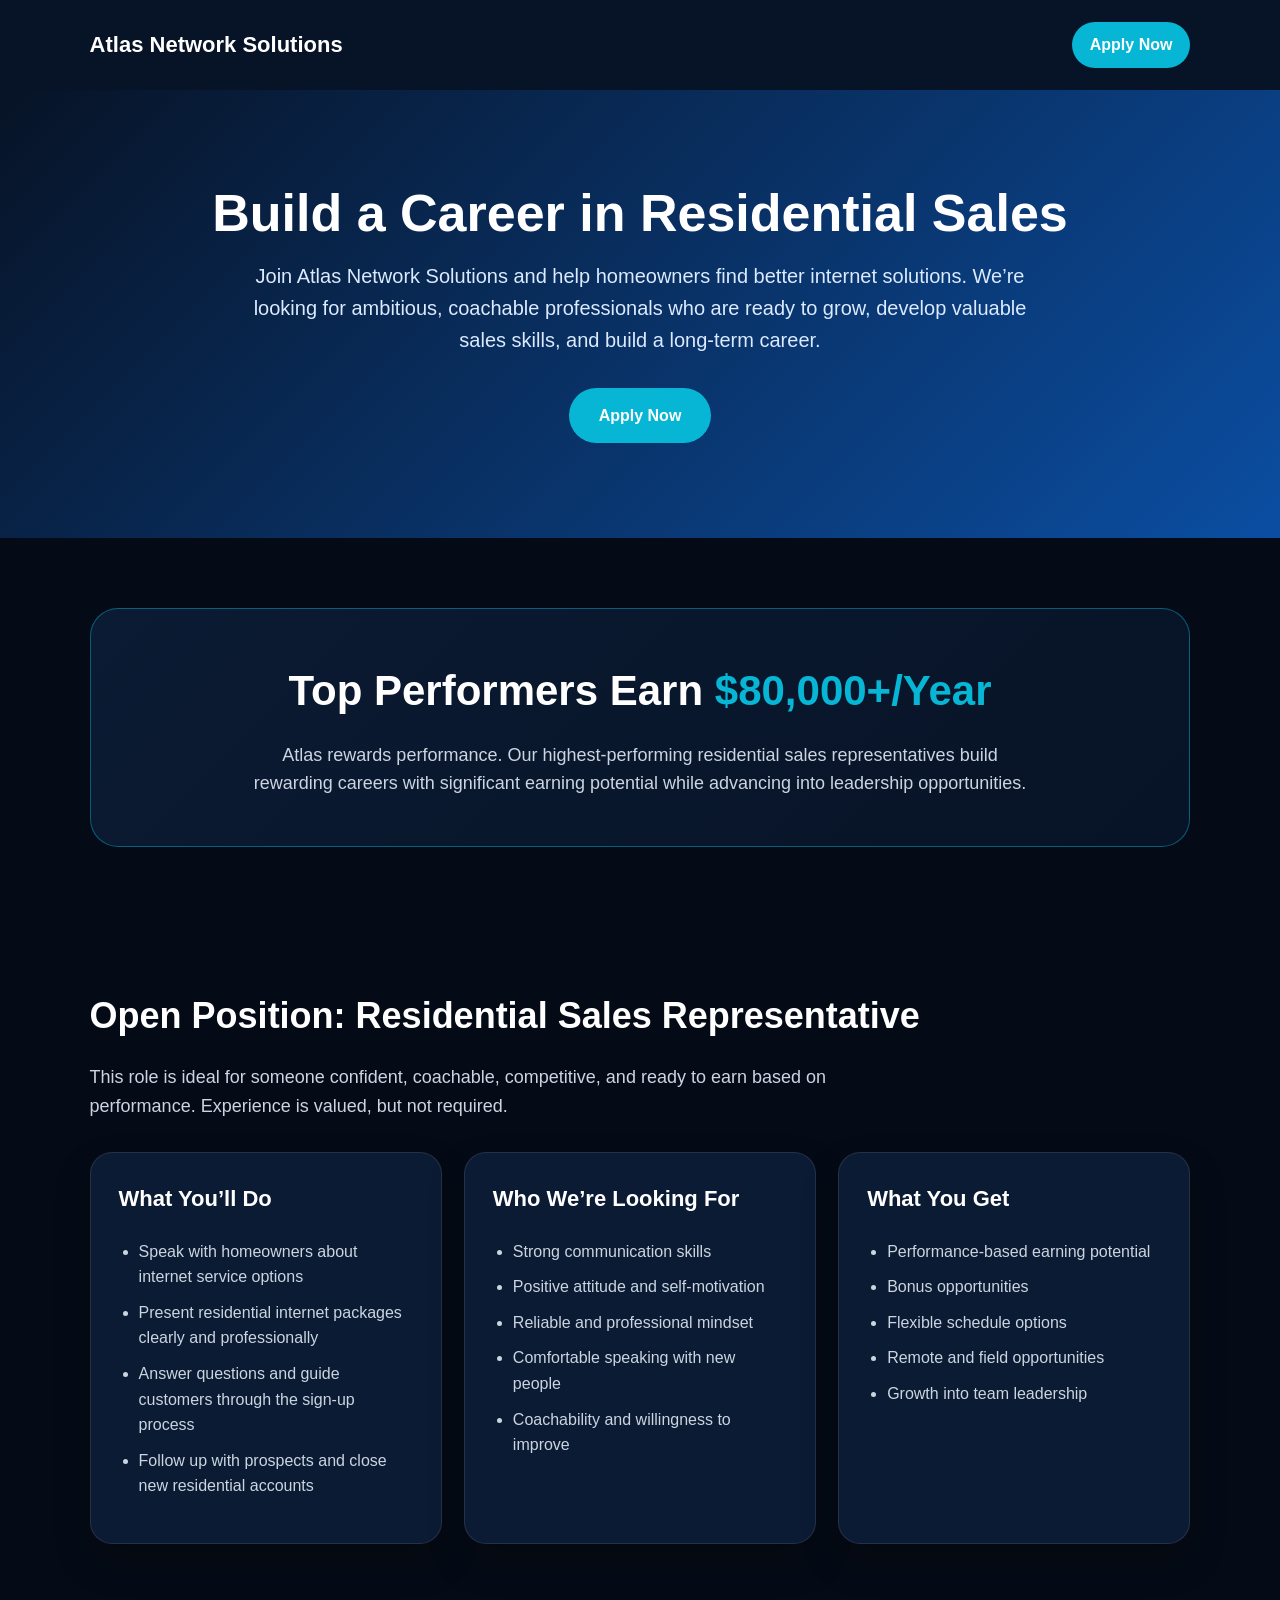
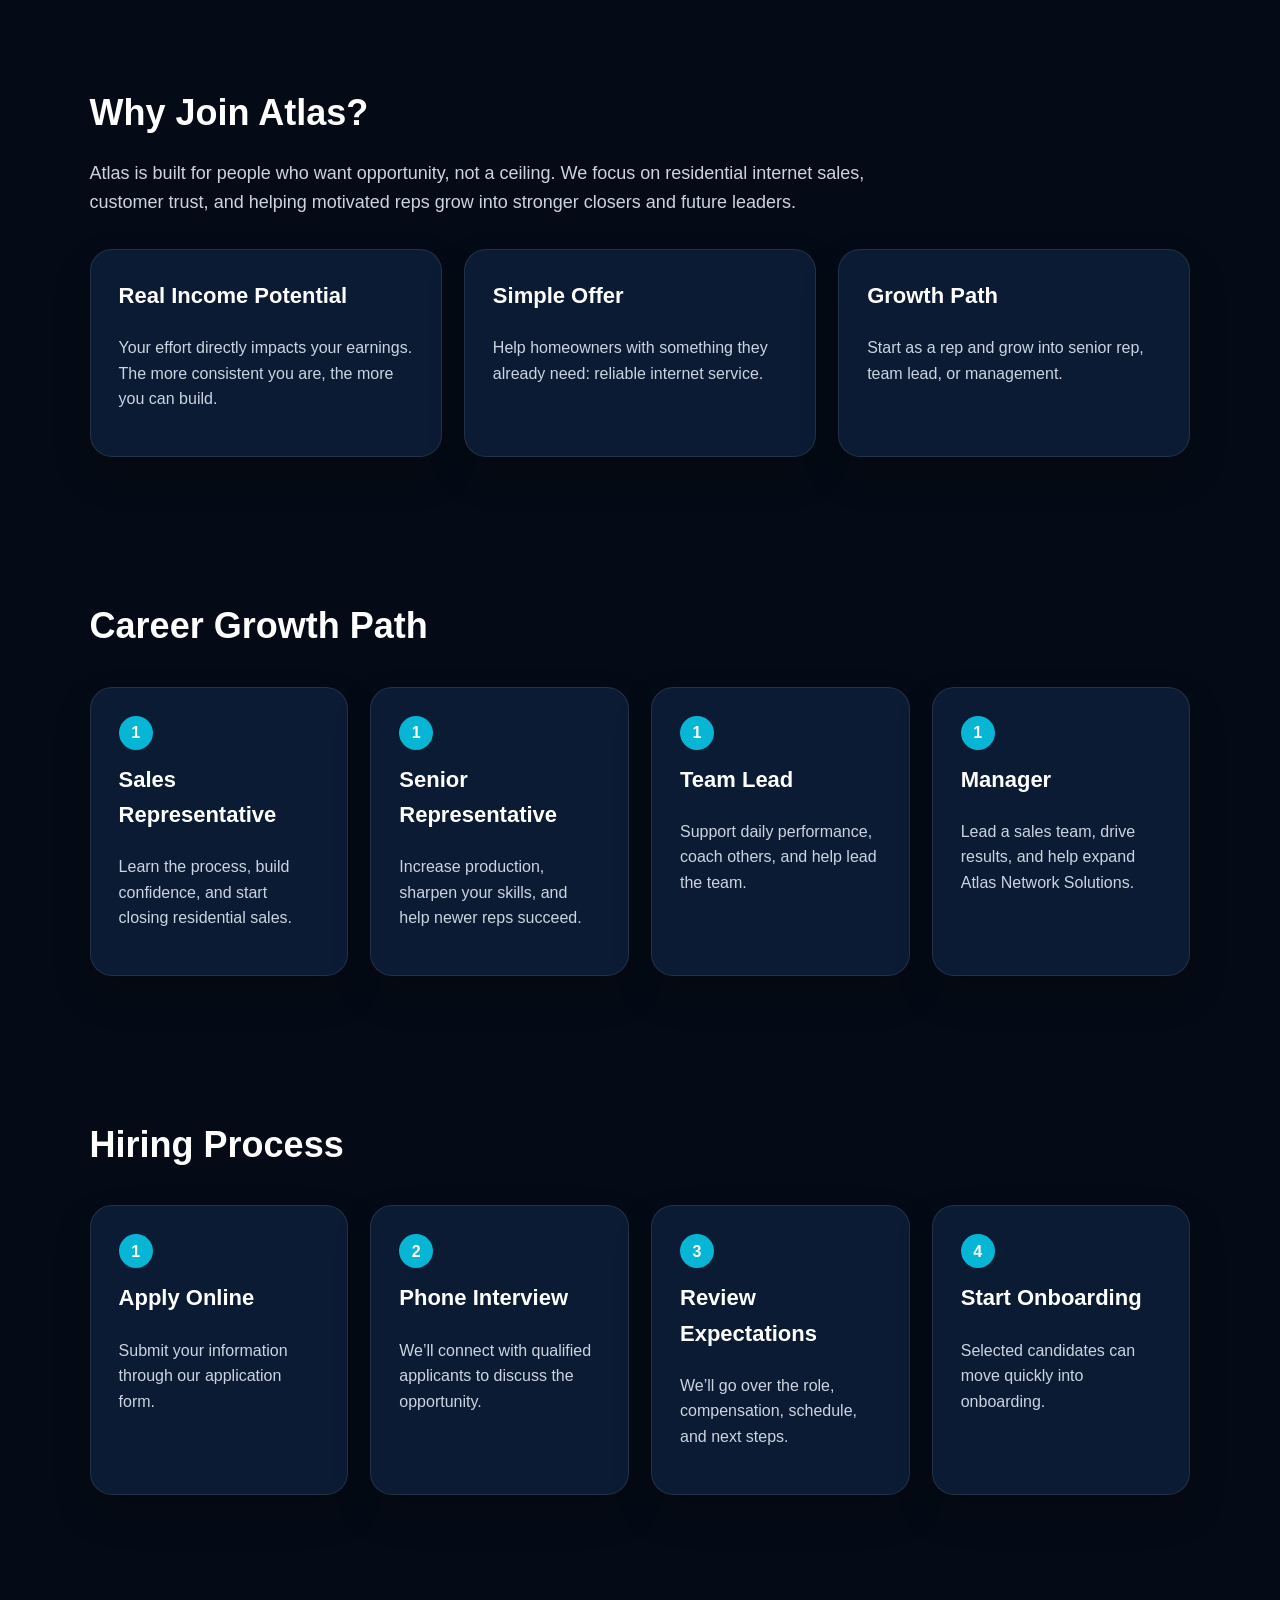
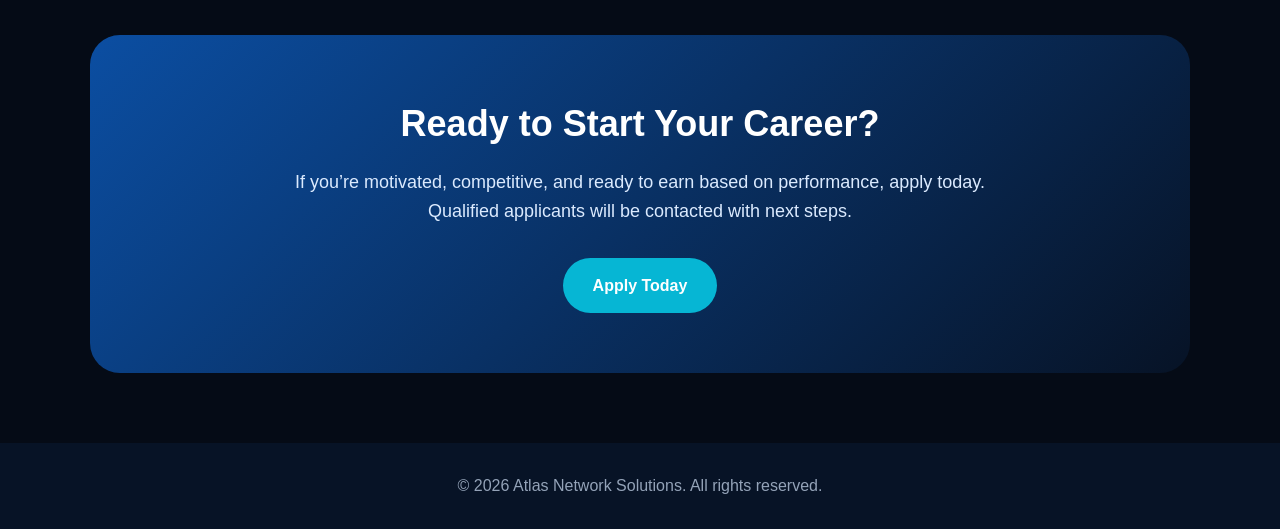
==== commit fd083ed6: "Update careers page earnings and button color" ====
--- a/careers/index.html
+++ b/careers/index.html
@@ -4,36 +4,209 @@
   <meta charset="UTF-8" />
   <meta name="viewport" content="width=device-width, initial-scale=1.0" />
   <title>Careers | Atlas Network Solutions</title>
+
   <style>
-    body { margin:0; font-family: Arial, Helvetica, sans-serif; background:#050b16; color:#fff; line-height:1.6; }
-    a { text-decoration:none; color:inherit; }
-    .nav { display:flex; justify-content:space-between; align-items:center; padding:22px 7%; background:#071326; position:sticky; top:0; z-index:10; }
-    .logo { font-size:22px; font-weight:800; color:#fff; }
-    .nav a.btn-small { background:#22c55e; padding:10px 18px; border-radius:999px; font-weight:700; }
-    .hero { padding:95px 7%; background:linear-gradient(135deg,#071326,#0b4ea2); text-align:center; }
-    .hero h1 { font-size:52px; line-height:1.1; margin:0 0 18px; }
-    .hero p { max-width:820px; margin:0 auto; font-size:20px; color:#dbeafe; }
-    .btn { display:inline-block; margin-top:32px; background:#22c55e; color:#fff; padding:15px 30px; border-radius:999px; font-weight:800; }
-    section { padding:70px 7%; max-width:1200px; margin:auto; }
-    h2 { font-size:36px; margin:0 0 16px; }
-    .intro { color:#cbd5e1; max-width:780px; font-size:18px; }
-    .grid { display:grid; grid-template-columns:repeat(auto-fit,minmax(250px,1fr)); gap:22px; margin-top:32px; }
-    .card { background:#0b1b33; border:1px solid rgba(255,255,255,.1); border-radius:22px; padding:28px; box-shadow:0 18px 35px rgba(0,0,0,.25); }
-    .card h3 { margin-top:0; font-size:22px; color:#fff; }
-    .card p, .card li { color:#cbd5e1; }
-    ul { padding-left:20px; }
-    li { margin-bottom:10px; }
-    .highlight { background:linear-gradient(135deg,#0b1b33,#071326); border:1px solid rgba(34,197,94,.35); border-radius:28px; padding:48px 28px; text-align:center; }
-    .highlight h2 { font-size:42px; }
-    .green { color:#22c55e; }
-    .steps { counter-reset:step; }
-    .step:before { counter-increment:step; content:counter(step); display:inline-flex; width:34px; height:34px; align-items:center; justify-content:center; background:#22c55e; color:#fff; border-radius:50%; font-weight:800; margin-bottom:12px; }
-    .apply { text-align:center; background:linear-gradient(135deg,#0b4ea2,#071326); border-radius:30px; padding:60px 28px; }
-    .apply p { color:#dbeafe; max-width:760px; margin:auto; font-size:18px; }
-    footer { text-align:center; padding:30px 7%; color:#94a3b8; background:#071326; }
-    @media(max-width:700px){ .hero h1{font-size:38px;} .hero p{font-size:18px;} .nav{padding:18px 5%;} section{padding:55px 5%;} }
+    body {
+      margin: 0;
+      font-family: Arial, Helvetica, sans-serif;
+      background: #050b16;
+      color: #ffffff;
+      line-height: 1.6;
+    }
+
+    a {
+      text-decoration: none;
+      color: inherit;
+    }
+
+    .nav {
+      display: flex;
+      justify-content: space-between;
+      align-items: center;
+      padding: 22px 7%;
+      background: #071326;
+      position: sticky;
+      top: 0;
+      z-index: 10;
+    }
+
+    .logo {
+      font-size: 22px;
+      font-weight: 800;
+      color: #ffffff;
+    }
+
+    .btn-small {
+      background: #06b6d4;
+      padding: 10px 18px;
+      border-radius: 999px;
+      font-weight: 700;
+      transition: 0.25s ease;
+    }
+
+    .hero {
+      padding: 95px 7%;
+      background: linear-gradient(135deg, #071326, #0b4ea2);
+      text-align: center;
+    }
+
+    .hero h1 {
+      font-size: 52px;
+      line-height: 1.1;
+      margin: 0 0 18px;
+    }
+
+    .hero p {
+      max-width: 820px;
+      margin: 0 auto;
+      font-size: 20px;
+      color: #dbeafe;
+    }
+
+    .btn {
+      display: inline-block;
+      margin-top: 32px;
+      background: #06b6d4;
+      color: #ffffff;
+      padding: 15px 30px;
+      border-radius: 999px;
+      font-weight: 800;
+      transition: 0.25s ease;
+    }
+
+    .btn:hover,
+    .btn-small:hover {
+      background: #0891b2;
+      transform: translateY(-2px);
+    }
+
+    section {
+      padding: 70px 7%;
+      max-width: 1200px;
+      margin: auto;
+    }
+
+    h2 {
+      font-size: 36px;
+      margin: 0 0 16px;
+    }
+
+    .intro {
+      color: #cbd5e1;
+      max-width: 780px;
+      font-size: 18px;
+    }
+
+    .grid {
+      display: grid;
+      grid-template-columns: repeat(auto-fit, minmax(250px, 1fr));
+      gap: 22px;
+      margin-top: 32px;
+    }
+
+    .card {
+      background: #0b1b33;
+      border: 1px solid rgba(255, 255, 255, 0.1);
+      border-radius: 22px;
+      padding: 28px;
+      box-shadow: 0 18px 35px rgba(0, 0, 0, 0.25);
+    }
+
+    .card h3 {
+      margin-top: 0;
+      font-size: 22px;
+      color: #ffffff;
+    }
+
+    .card p,
+    .card li {
+      color: #cbd5e1;
+    }
+
+    ul {
+      padding-left: 20px;
+    }
+
+    li {
+      margin-bottom: 10px;
+    }
+
+    .highlight {
+      background: linear-gradient(135deg, #0b1b33, #071326);
+      border: 1px solid rgba(6, 182, 212, 0.45);
+      border-radius: 28px;
+      padding: 48px 28px;
+      text-align: center;
+    }
+
+    .highlight h2 {
+      font-size: 42px;
+    }
+
+    .cyan {
+      color: #06b6d4;
+    }
+
+    .steps {
+      counter-reset: step;
+    }
+
+    .step:before {
+      counter-increment: step;
+      content: counter(step);
+      display: inline-flex;
+      width: 34px;
+      height: 34px;
+      align-items: center;
+      justify-content: center;
+      background: #06b6d4;
+      color: #ffffff;
+      border-radius: 50%;
+      font-weight: 800;
+      margin-bottom: 12px;
+    }
+
+    .apply {
+      text-align: center;
+      background: linear-gradient(135deg, #0b4ea2, #071326);
+      border-radius: 30px;
+      padding: 60px 28px;
+    }
+
+    .apply p {
+      color: #dbeafe;
+      max-width: 760px;
+      margin: auto;
+      font-size: 18px;
+    }
+
+    footer {
+      text-align: center;
+      padding: 30px 7%;
+      color: #94a3b8;
+      background: #071326;
+    }
+
+    @media (max-width: 700px) {
+      .hero h1 {
+        font-size: 38px;
+      }
+
+      .hero p {
+        font-size: 18px;
+      }
+
+      .nav {
+        padding: 18px 5%;
+      }
+
+      section {
+        padding: 55px 5%;
+      }
+    }
   </style>
 </head>
+
 <body>
 
   <div class="nav">
@@ -42,21 +215,22 @@
   </div>
 
   <div class="hero">
-    <h1>Residential Sales Careers</h1>
+    <h1>Build a Career in Residential Sales</h1>
     <p>
-      Build a career helping homeowners find better internet service. Atlas Network Solutions
-      is growing a team of motivated residential sales professionals who want real earning
-      potential, growth opportunities, and a performance-driven environment.
+      Join Atlas Network Solutions and help homeowners find better internet solutions.
+      We’re looking for ambitious, coachable professionals who are ready to grow,
+      develop valuable sales skills, and build a long-term career.
     </p>
     <a class="btn" href="https://form.jotform.com/260600614282044">Apply Now</a>
   </div>
 
   <section>
     <div class="highlight">
-      <h2>Top Reps Earn <span class="green">$1,800+/Week</span></h2>
-      <p class="intro" style="margin:auto;">
-        Commission-based residential sales opportunity with bonus potential, flexible schedule options,
-        and room to grow into leadership.
+      <h2>Top Performers Earn <span class="cyan">$80,000+/Year</span></h2>
+      <p class="intro" style="margin: auto;">
+        Atlas rewards performance. Our highest-performing residential sales representatives
+        build rewarding careers with significant earning potential while advancing into
+        leadership opportunities.
       </p>
     </div>
   </section>
@@ -64,8 +238,8 @@
   <section>
     <h2>Open Position: Residential Sales Representative</h2>
     <p class="intro">
-      This role is ideal for someone confident, coachable, competitive, and ready to earn based on performance.
-      Experience is valued, but not required.
+      This role is ideal for someone confident, coachable, competitive, and ready to earn
+      based on performance. Experience is valued, but not required.
     </p>
 
     <div class="grid">
@@ -93,8 +267,8 @@
       <div class="card">
         <h3>What You Get</h3>
         <ul>
-          <li>Commission-based earning potential</li>
-          <li>Performance bonuses</li>
+          <li>Performance-based earning potential</li>
+          <li>Bonus opportunities</li>
           <li>Flexible schedule options</li>
           <li>Remote and field opportunities</li>
           <li>Growth into team leadership</li>
@@ -106,8 +280,9 @@
   <section>
     <h2>Why Join Atlas?</h2>
     <p class="intro">
-      Atlas is built for people who want opportunity, not a ceiling. We focus on residential internet sales,
-      customer trust, and helping motivated reps grow into stronger closers and future leaders.
+      Atlas is built for people who want opportunity, not a ceiling. We focus on residential
+      internet sales, customer trust, and helping motivated reps grow into stronger closers
+      and future leaders.
     </p>
 
     <div class="grid">
@@ -115,10 +290,12 @@
         <h3>Real Income Potential</h3>
         <p>Your effort directly impacts your earnings. The more consistent you are, the more you can build.</p>
       </div>
+
       <div class="card">
         <h3>Simple Offer</h3>
         <p>Help homeowners with something they already need: reliable internet service.</p>
       </div>
+
       <div class="card">
         <h3>Growth Path</h3>
         <p>Start as a rep and grow into senior rep, team lead, or management.</p>
@@ -128,32 +305,64 @@
 
   <section>
     <h2>Career Growth Path</h2>
+
     <div class="grid">
-      <div class="card step"><h3>Sales Representative</h3><p>Learn the process, build confidence, and start closing residential sales.</p></div>
-      <div class="card step"><h3>Senior Representative</h3><p>Increase production, sharpen your skills, and help newer reps succeed.</p></div>
-      <div class="card step"><h3>Team Lead</h3><p>Support daily performance, coach others, and help lead the team.</p></div>
-      <div class="card step"><h3>Manager</h3><p>Lead a sales team, drive results, and help expand Atlas Network Solutions.</p></div>
+      <div class="card step">
+        <h3>Sales Representative</h3>
+        <p>Learn the process, build confidence, and start closing residential sales.</p>
+      </div>
+
+      <div class="card step">
+        <h3>Senior Representative</h3>
+        <p>Increase production, sharpen your skills, and help newer reps succeed.</p>
+      </div>
+
+      <div class="card step">
+        <h3>Team Lead</h3>
+        <p>Support daily performance, coach others, and help lead the team.</p>
+      </div>
+
+      <div class="card step">
+        <h3>Manager</h3>
+        <p>Lead a sales team, drive results, and help expand Atlas Network Solutions.</p>
+      </div>
     </div>
   </section>
 
   <section>
     <h2>Hiring Process</h2>
+
     <div class="grid steps">
-      <div class="card step"><h3>Apply Online</h3><p>Submit your information through our application form.</p></div>
-      <div class="card step"><h3>Phone Interview</h3><p>We’ll connect with qualified applicants to discuss the opportunity.</p></div>
-      <div class="card step"><h3>Review Expectations</h3><p>We’ll go over the role, compensation, schedule, and next steps.</p></div>
-      <div class="card step"><h3>Start Onboarding</h3><p>Selected candidates can move quickly into onboarding.</p></div>
+      <div class="card step">
+        <h3>Apply Online</h3>
+        <p>Submit your information through our application form.</p>
+      </div>
+
+      <div class="card step">
+        <h3>Phone Interview</h3>
+        <p>We’ll connect with qualified applicants to discuss the opportunity.</p>
+      </div>
+
+      <div class="card step">
+        <h3>Review Expectations</h3>
+        <p>We’ll go over the role, compensation, schedule, and next steps.</p>
+      </div>
+
+      <div class="card step">
+        <h3>Start Onboarding</h3>
+        <p>Selected candidates can move quickly into onboarding.</p>
+      </div>
     </div>
   </section>
 
   <section>
     <div class="apply">
-      <h2>Ready to Build With Atlas?</h2>
+      <h2>Ready to Start Your Career?</h2>
       <p>
         If you’re motivated, competitive, and ready to earn based on performance,
         apply today. Qualified applicants will be contacted with next steps.
       </p>
-      <a class="btn" href="https://form.jotform.com/260600614282044">Start Application</a>
+      <a class="btn" href="https://form.jotform.com/260600614282044">Apply Today</a>
     </div>
   </section>
 
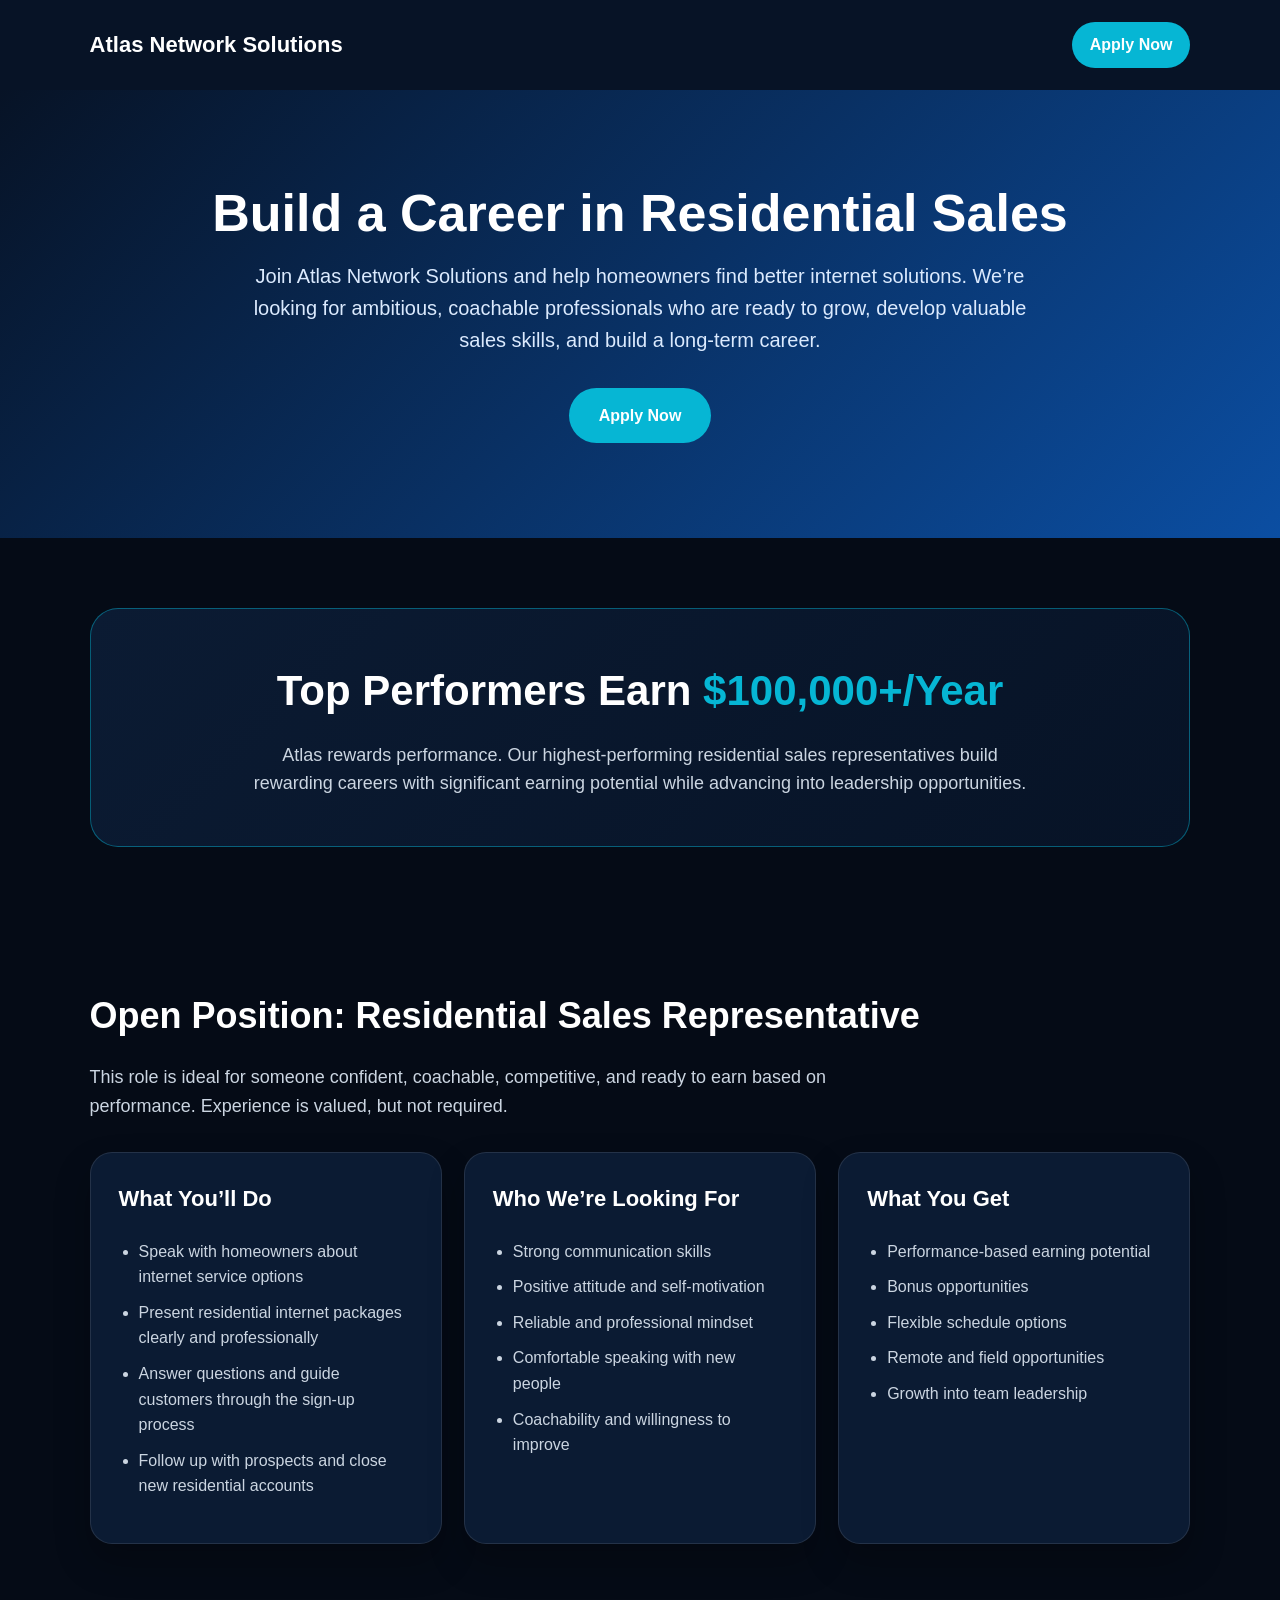
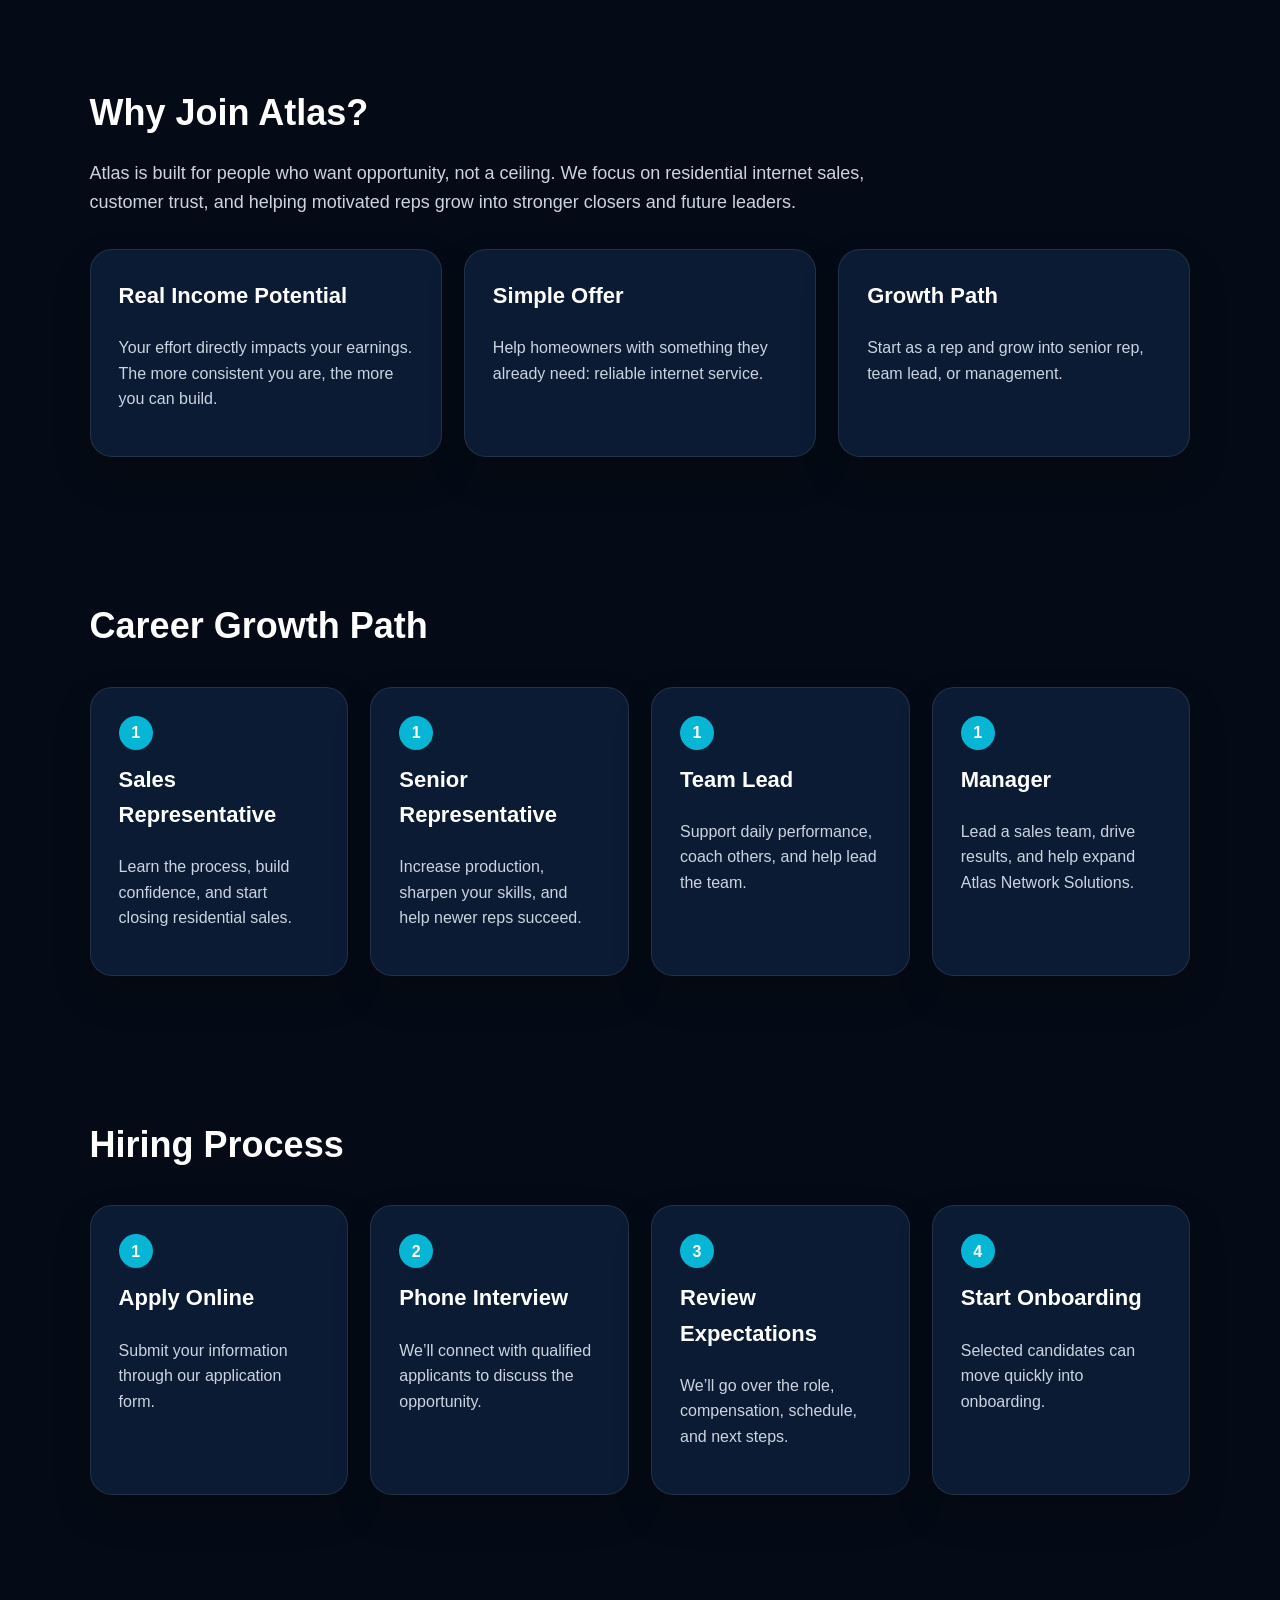
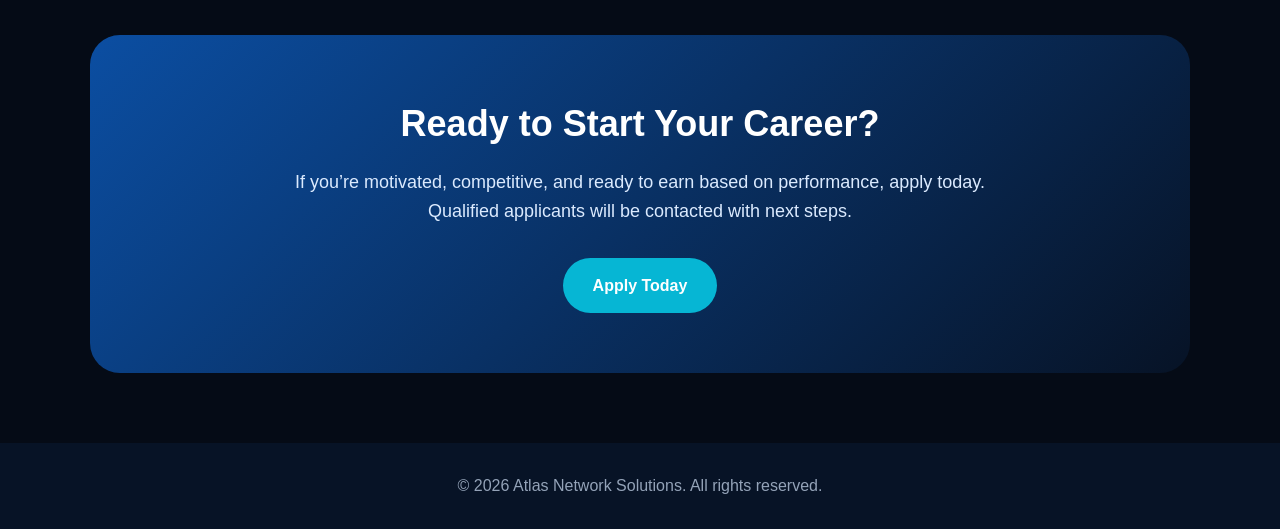
==== commit 2e1dc4b4: "Update index.html" ====
--- a/careers/index.html
+++ b/careers/index.html
@@ -226,7 +226,7 @@
 
   <section>
     <div class="highlight">
-      <h2>Top Performers Earn <span class="cyan">$80,000+/Year</span></h2>
+      <h2>Top Performers Earn <span class="cyan">$100,000+/Year</span></h2>
       <p class="intro" style="margin: auto;">
         Atlas rewards performance. Our highest-performing residential sales representatives
         build rewarding careers with significant earning potential while advancing into
